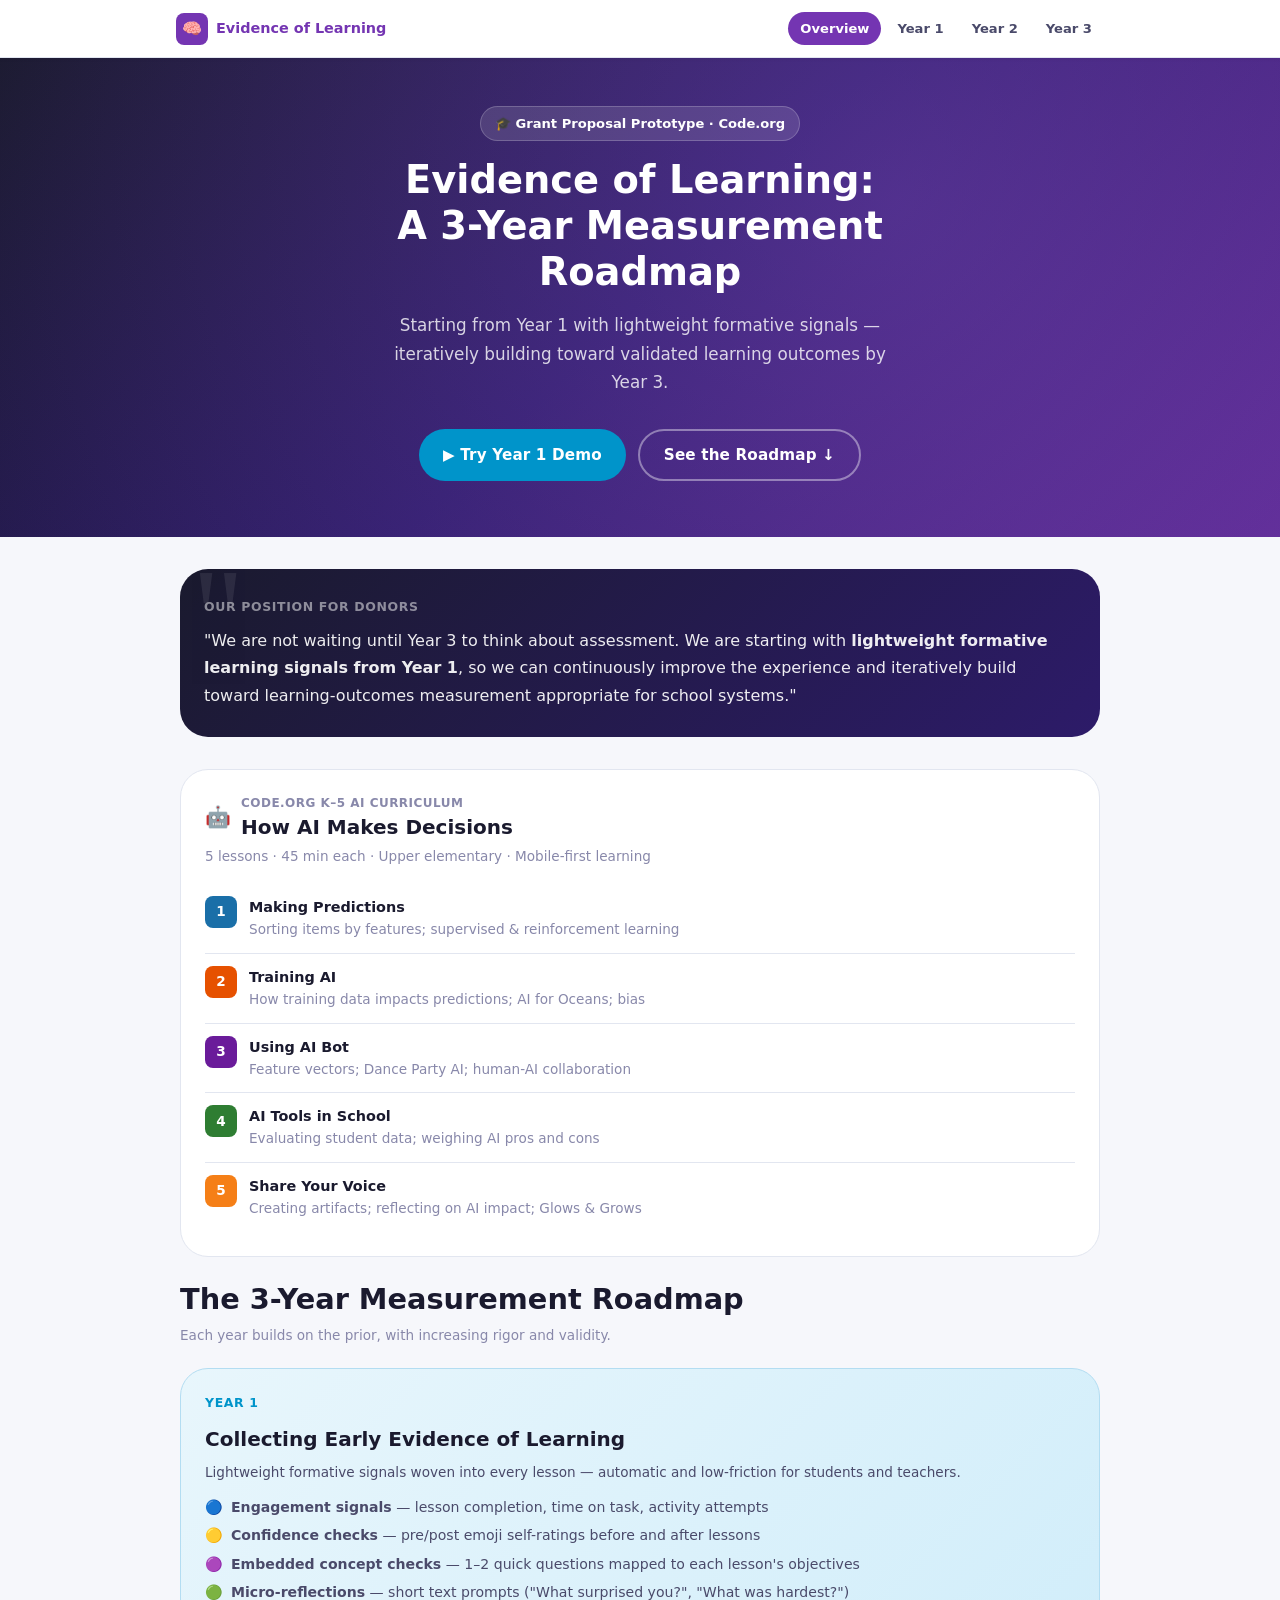
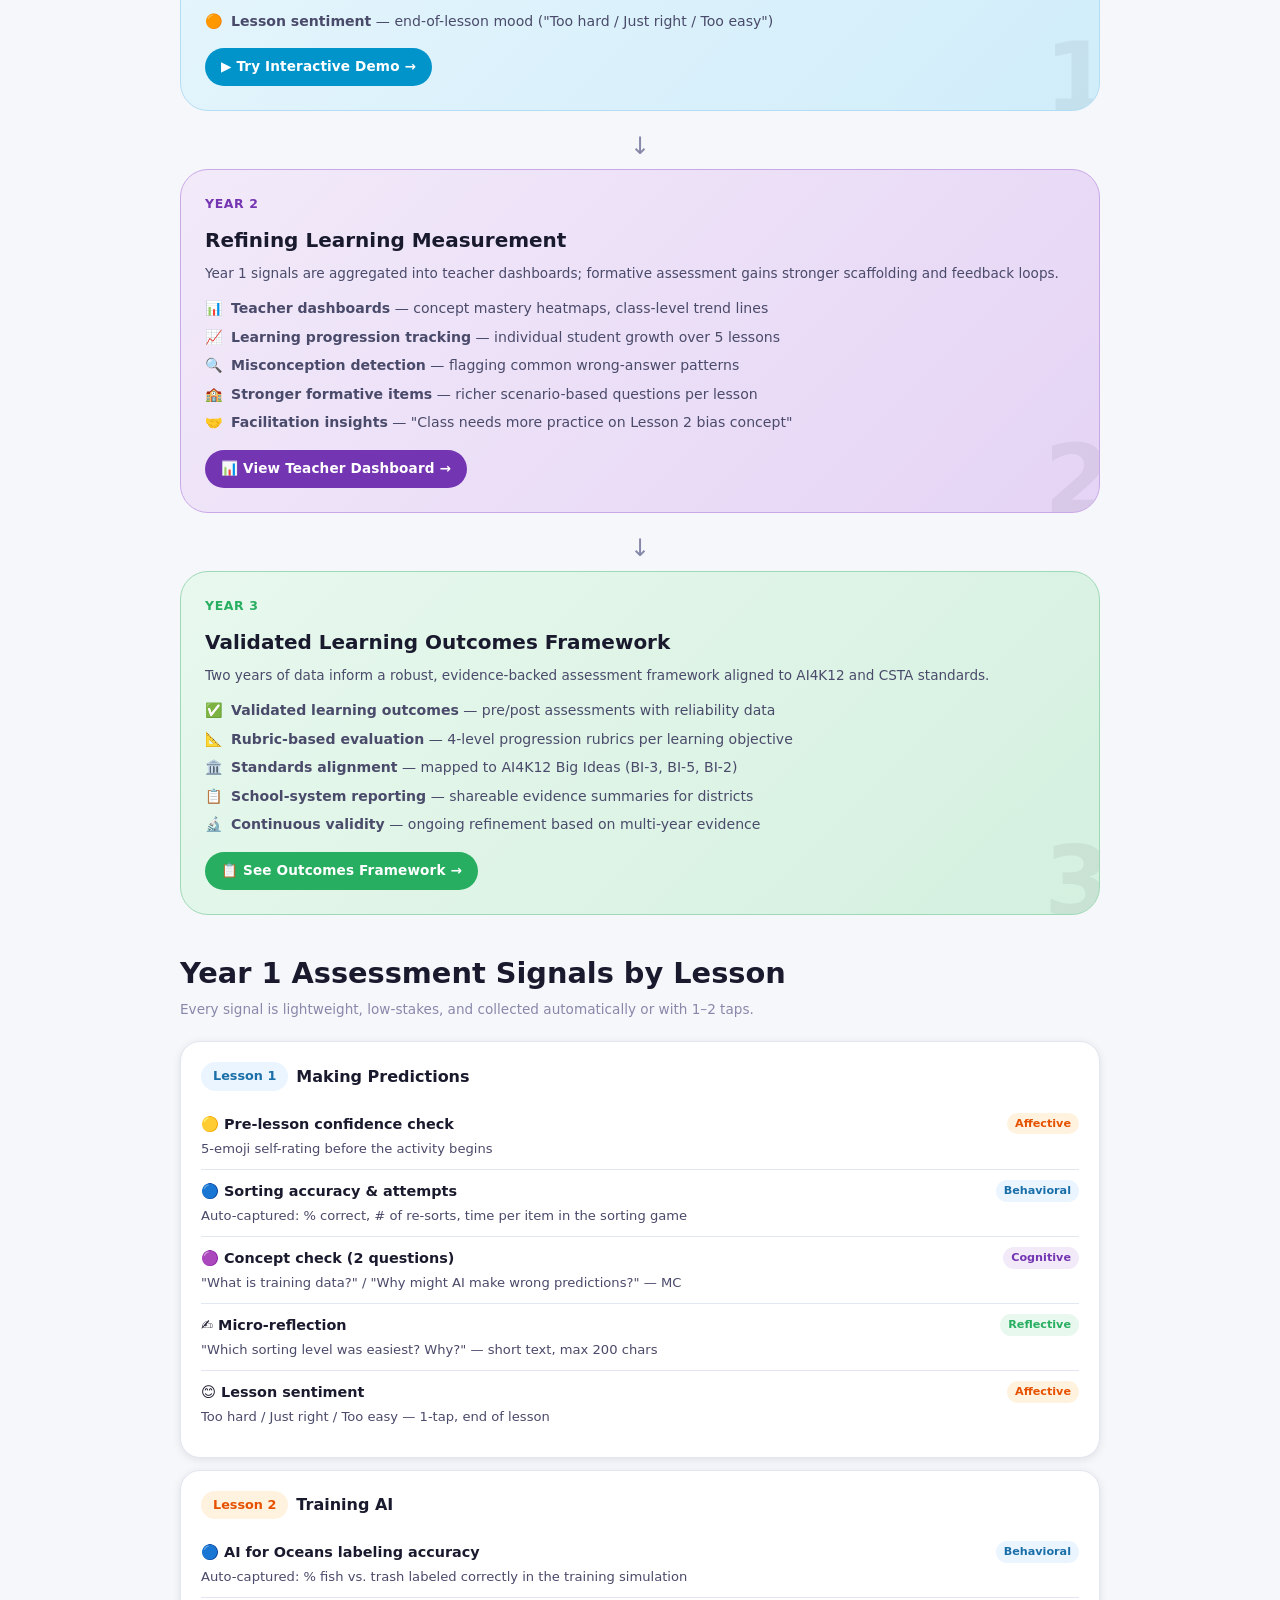
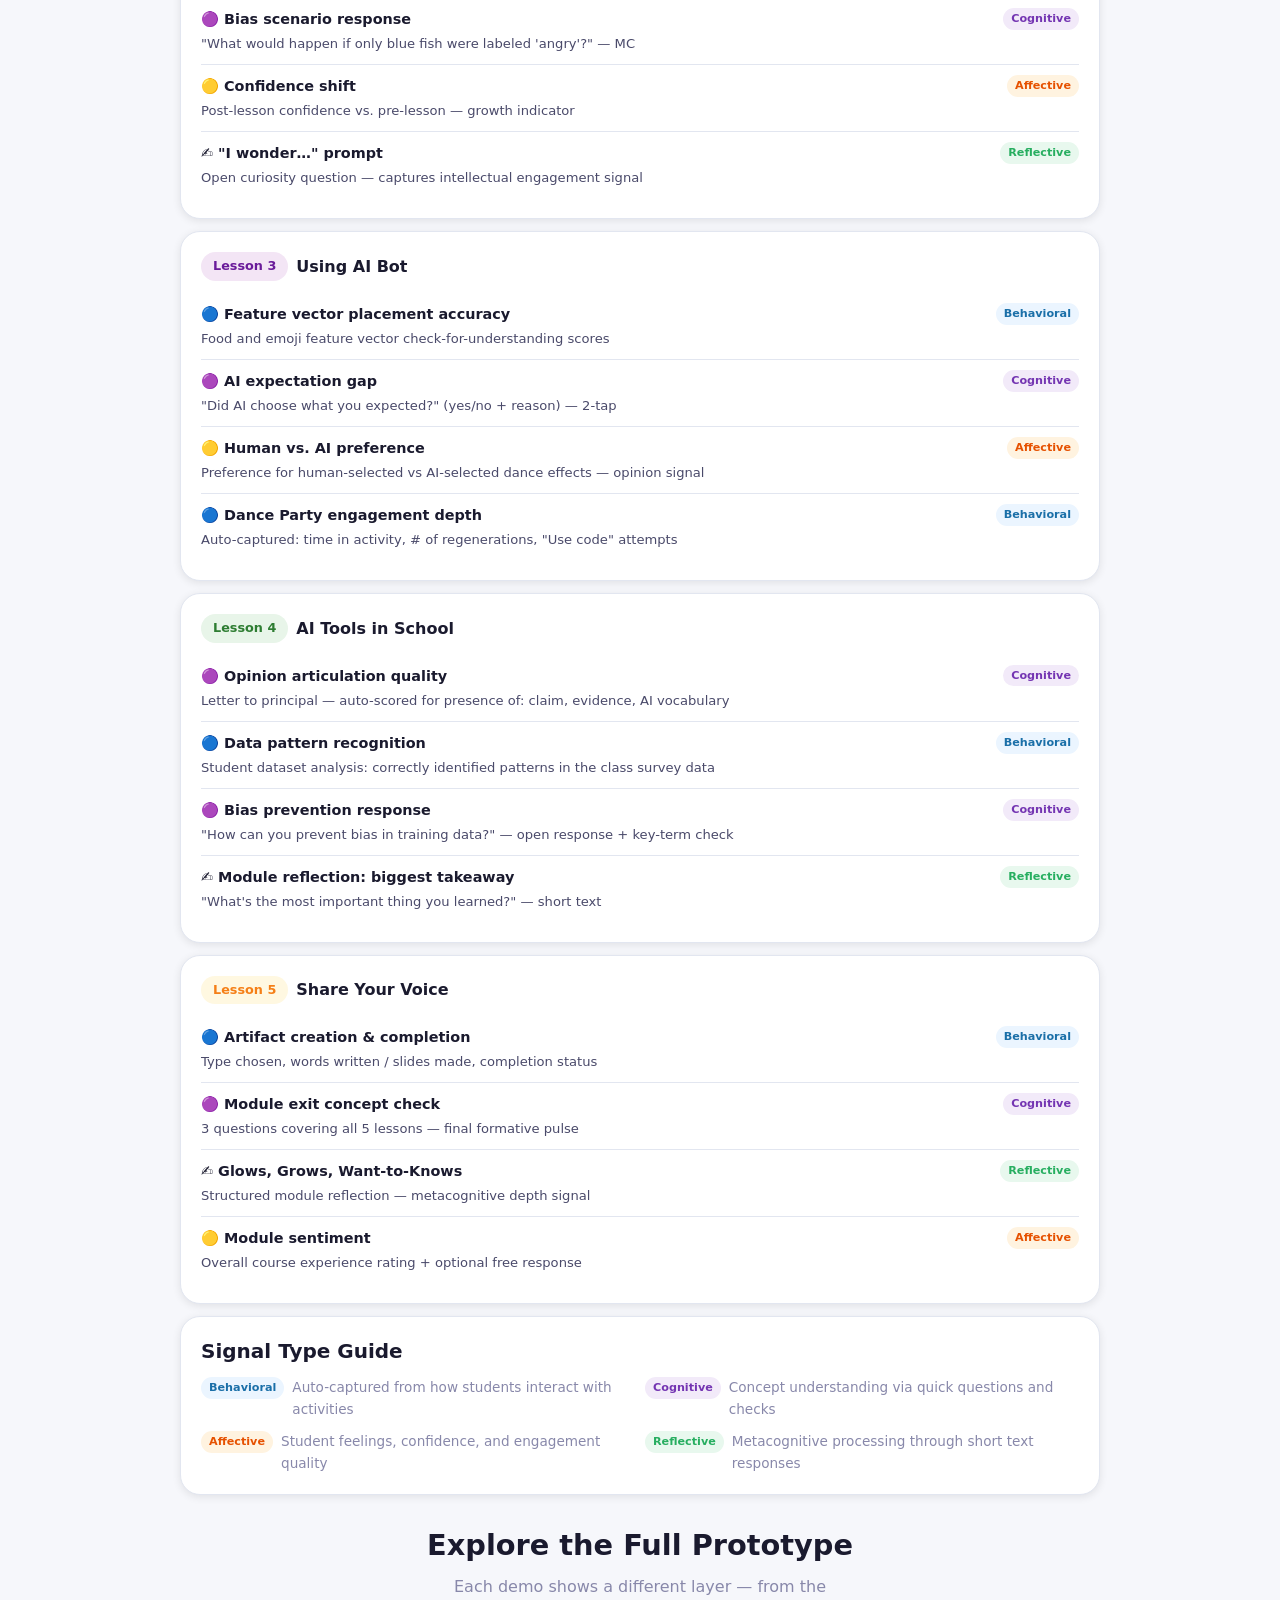
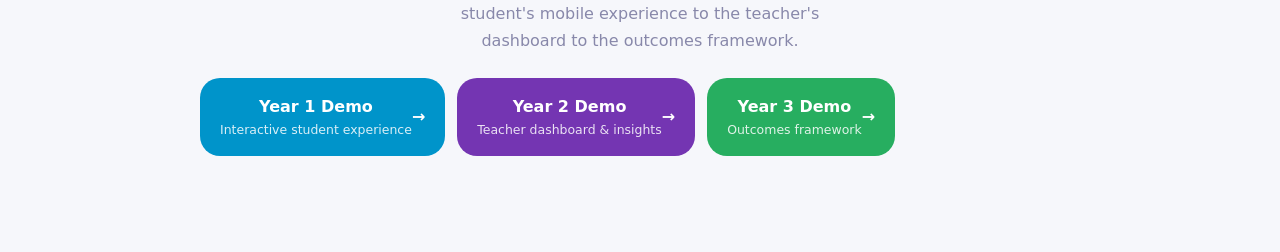
==== index.html @ ec076691 "Add mobile-first 3-year learning assessment prototype Prototype for grant proposal demonstrating ite" ====
<!DOCTYPE html>
<html lang="en">
<head>
  <meta charset="UTF-8">
  <meta name="viewport" content="width=device-width, initial-scale=1.0">
  <title>Evidence of Learning – 3-Year Measurement Roadmap</title>
  <link rel="stylesheet" href="style.css">
  <style>
    .roadmap-header { text-align: center; padding: 40px 20px 32px; }
    .position-quote {
      background: linear-gradient(135deg, #1A1A2E, #2D1B69);
      color: white;
      border-radius: var(--r-xl);
      padding: 28px 24px;
      margin-bottom: 32px;
      position: relative;
      overflow: hidden;
    }
    .position-quote::before {
      content: '"';
      position: absolute;
      top: -20px; left: 12px;
      font-size: 8rem;
      opacity: 0.08;
      font-family: Georgia, serif;
      line-height: 1;
    }
    .position-quote p { color: rgba(255,255,255,0.92); font-size: 1rem; line-height: 1.7; position: relative; z-index: 1; }
    .course-overview { background: var(--surface); border-radius: var(--r-xl); padding: 24px; margin-bottom: 24px; border: 1px solid var(--border); }
    .lesson-pill {
      display: flex; align-items: flex-start; gap: 12px;
      padding: 12px 0;
      border-bottom: 1px solid var(--border);
    }
    .lesson-pill:last-child { border-bottom: none; }
    .lesson-num {
      min-width: 32px; height: 32px;
      border-radius: var(--r-sm);
      display: flex; align-items: center; justify-content: center;
      font-weight: 800;
      font-size: 0.85rem;
      color: white;
    }
    .signals-section { margin-top: 24px; }
    .signal-table { width: 100%; }
    .signal-table-row {
      display: grid;
      grid-template-columns: 1fr auto;
      gap: 12px;
      padding: 10px 0;
      border-bottom: 1px solid var(--border);
      align-items: start;
    }
    .signal-table-row:last-child { border-bottom: none; }
    .signal-name { font-weight: 600; font-size: 0.9rem; }
    .signal-desc { font-size: 0.82rem; color: var(--text-2); margin-top: 2px; }
    .signal-tag {
      padding: 2px 8px;
      border-radius: var(--r-full);
      font-size: 0.7rem;
      font-weight: 700;
      white-space: nowrap;
    }
    .signal-tag.behavioral   { background: #EBF5FF; color: #1A6FA8; }
    .signal-tag.cognitive    { background: var(--y2-bg); color: var(--y2); }
    .signal-tag.affective    { background: #FFF3E0; color: #E65100; }
    .signal-tag.reflective   { background: var(--y3-bg); color: var(--y3); }
    .year-card {
      border-radius: var(--r-xl);
      padding: 24px;
      margin-bottom: 16px;
      position: relative;
      overflow: hidden;
    }
    .year-card::after {
      content: attr(data-year);
      position: absolute;
      right: -12px; bottom: -16px;
      font-size: 6rem;
      font-weight: 900;
      opacity: 0.06;
      line-height: 1;
    }
    .year-card.y1 { background: linear-gradient(135deg, #E8F6FC, #D0EDFA); border: 1px solid #B3DDF2; }
    .year-card.y2 { background: linear-gradient(135deg, #F2EAF9, #E5D4F5); border: 1px solid #C9A8E8; }
    .year-card.y3 { background: linear-gradient(135deg, #E8F8EE, #D4F0DF); border: 1px solid #9ED9B5; }
    .year-card h3 { margin-bottom: 4px; }
    .year-card .year-label { font-size: 0.78rem; font-weight: 700; letter-spacing: 0.05em; text-transform: uppercase; margin-bottom: 12px; }
    .y1 .year-label { color: var(--y1); }
    .y2 .year-label { color: var(--y2); }
    .y3 .year-label { color: var(--y3); }
    .signals-list { margin-top: 12px; display: flex; flex-direction: column; gap: 6px; }
    .signals-list li {
      display: flex; align-items: flex-start; gap: 8px;
      font-size: 0.88rem; color: var(--text-2);
      list-style: none;
    }
    .arrow-connector {
      text-align: center;
      font-size: 1.5rem;
      color: var(--text-muted);
      margin: 4px 0;
    }
    .cta-block {
      text-align: center;
      padding: 32px 20px;
    }
    .cta-links { display: flex; flex-direction: column; gap: 12px; max-width: 320px; margin: 0 auto; }
    .demo-link {
      display: flex; align-items: center; justify-content: space-between;
      padding: 16px 20px;
      border-radius: var(--r-lg);
      text-decoration: none;
      font-weight: 700;
      transition: var(--t-med);
      color: white;
    }
    .demo-link:hover { transform: translateY(-2px); box-shadow: var(--shadow-md); }
    .demo-link.y1 { background: var(--y1); }
    .demo-link.y2 { background: var(--y2); }
    .demo-link.y3 { background: var(--y3); }
    .demo-link-sub { font-size: 0.78rem; opacity: 0.85; font-weight: 400; }
    .two-col { display: grid; grid-template-columns: 1fr 1fr; gap: 16px; }
    @media (min-width: 640px) {
      .cta-links { flex-direction: row; max-width: 100%; }
    }
  </style>
</head>
<body>

<!-- Navigation -->
<nav class="site-nav">
  <div class="nav-inner">
    <a href="index.html" class="nav-logo">
      <div class="logo-icon">🧠</div>
      <span>Evidence of Learning</span>
    </a>
    <div class="nav-links">
      <a href="index.html"  class="nav-link active">Overview</a>
      <a href="year1.html"  class="nav-link y1">Year 1</a>
      <a href="year2.html"  class="nav-link y2">Year 2</a>
      <a href="year3.html"  class="nav-link y3">Year 3</a>
    </div>
  </div>
</nav>

<!-- Hero -->
<section class="hero">
  <div class="hero-content">
    <div class="hero-badge">🎓 Grant Proposal Prototype · Code.org</div>
    <h1>Evidence of Learning:<br>A 3-Year Measurement Roadmap</h1>
    <p>Starting from Year 1 with lightweight formative signals — iteratively building toward validated learning outcomes by Year 3.</p>
    <div class="hero-cta">
      <a href="year1.html" class="btn btn-y1">▶ Try Year 1 Demo</a>
      <a href="#roadmap"   class="btn btn-outline" style="color:white;border-color:rgba(255,255,255,0.4)">See the Roadmap ↓</a>
    </div>
  </div>
</section>

<!-- Main Content -->
<main class="container-wide" style="padding-top:32px; padding-bottom:64px;">

  <!-- Position Statement -->
  <div class="position-quote">
    <div style="font-size:0.78rem;font-weight:700;letter-spacing:0.05em;text-transform:uppercase;color:rgba(255,255,255,0.5);margin-bottom:10px;">Our Position for Donors</div>
    <p>"We are not waiting until Year 3 to think about assessment. We are starting with <strong>lightweight formative learning signals from Year 1</strong>, so we can continuously improve the experience and iteratively build toward learning-outcomes measurement appropriate for school systems."</p>
  </div>

  <!-- Course Overview -->
  <div class="course-overview">
    <div style="display:flex;align-items:center;gap:10px;margin-bottom:4px;">
      <span style="font-size:1.3rem;">🤖</span>
      <div>
        <div style="font-size:0.75rem;color:var(--text-muted);font-weight:700;text-transform:uppercase;letter-spacing:0.04em;">Code.org K–5 AI Curriculum</div>
        <h3 style="margin:0;">How AI Makes Decisions</h3>
      </div>
    </div>
    <p class="text-sm text-muted" style="margin-bottom:16px;">5 lessons · 45 min each · Upper elementary · Mobile-first learning</p>

    <div>
      <div class="lesson-pill">
        <div class="lesson-num" style="background:#1A6FA8;">1</div>
        <div>
          <div class="font-bold" style="font-size:0.9rem;">Making Predictions</div>
          <div class="text-sm text-muted">Sorting items by features; supervised & reinforcement learning</div>
        </div>
      </div>
      <div class="lesson-pill">
        <div class="lesson-num" style="background:#E65100;">2</div>
        <div>
          <div class="font-bold" style="font-size:0.9rem;">Training AI</div>
          <div class="text-sm text-muted">How training data impacts predictions; AI for Oceans; bias</div>
        </div>
      </div>
      <div class="lesson-pill">
        <div class="lesson-num" style="background:#6A1B9A;">3</div>
        <div>
          <div class="font-bold" style="font-size:0.9rem;">Using AI Bot</div>
          <div class="text-sm text-muted">Feature vectors; Dance Party AI; human-AI collaboration</div>
        </div>
      </div>
      <div class="lesson-pill">
        <div class="lesson-num" style="background:#2E7D32;">4</div>
        <div>
          <div class="font-bold" style="font-size:0.9rem;">AI Tools in School</div>
          <div class="text-sm text-muted">Evaluating student data; weighing AI pros and cons</div>
        </div>
      </div>
      <div class="lesson-pill">
        <div class="lesson-num" style="background:#F57F17;">5</div>
        <div>
          <div class="font-bold" style="font-size:0.9rem;">Share Your Voice</div>
          <div class="text-sm text-muted">Creating artifacts; reflecting on AI impact; Glows & Grows</div>
        </div>
      </div>
    </div>
  </div>

  <!-- 3-Year Roadmap -->
  <div id="roadmap" style="scroll-margin-top:80px;">
    <h2 style="margin-bottom:6px;">The 3-Year Measurement Roadmap</h2>
    <p class="text-muted text-sm" style="margin-bottom:20px;">Each year builds on the prior, with increasing rigor and validity.</p>

    <!-- Year 1 Card -->
    <div class="year-card y1" data-year="1">
      <div class="year-label">Year 1</div>
      <h3>Collecting Early Evidence of Learning</h3>
      <p class="text-sm" style="margin:8px 0 12px;color:var(--text-2);">Lightweight formative signals woven into every lesson — automatic and low-friction for students and teachers.</p>
      <ul class="signals-list">
        <li>🔵 <span><strong>Engagement signals</strong> — lesson completion, time on task, activity attempts</span></li>
        <li>🟡 <span><strong>Confidence checks</strong> — pre/post emoji self-ratings before and after lessons</span></li>
        <li>🟣 <span><strong>Embedded concept checks</strong> — 1–2 quick questions mapped to each lesson's objectives</span></li>
        <li>🟢 <span><strong>Micro-reflections</strong> — short text prompts ("What surprised you?", "What was hardest?")</span></li>
        <li>🟠 <span><strong>Lesson sentiment</strong> — end-of-lesson mood ("Too hard / Just right / Too easy")</span></li>
      </ul>
      <a href="year1.html" class="btn btn-y1 btn-sm" style="margin-top:16px;">▶ Try Interactive Demo →</a>
    </div>

    <div class="arrow-connector">↓</div>

    <!-- Year 2 Card -->
    <div class="year-card y2" data-year="2">
      <div class="year-label">Year 2</div>
      <h3>Refining Learning Measurement</h3>
      <p class="text-sm" style="margin:8px 0 12px;color:var(--text-2);">Year 1 signals are aggregated into teacher dashboards; formative assessment gains stronger scaffolding and feedback loops.</p>
      <ul class="signals-list">
        <li>📊 <span><strong>Teacher dashboards</strong> — concept mastery heatmaps, class-level trend lines</span></li>
        <li>📈 <span><strong>Learning progression tracking</strong> — individual student growth over 5 lessons</span></li>
        <li>🔍 <span><strong>Misconception detection</strong> — flagging common wrong-answer patterns</span></li>
        <li>🏫 <span><strong>Stronger formative items</strong> — richer scenario-based questions per lesson</span></li>
        <li>🤝 <span><strong>Facilitation insights</strong> — "Class needs more practice on Lesson 2 bias concept"</span></li>
      </ul>
      <a href="year2.html" class="btn btn-y2 btn-sm" style="margin-top:16px;">📊 View Teacher Dashboard →</a>
    </div>

    <div class="arrow-connector">↓</div>

    <!-- Year 3 Card -->
    <div class="year-card y3" data-year="3">
      <div class="year-label">Year 3</div>
      <h3>Validated Learning Outcomes Framework</h3>
      <p class="text-sm" style="margin:8px 0 12px;color:var(--text-2);">Two years of data inform a robust, evidence-backed assessment framework aligned to AI4K12 and CSTA standards.</p>
      <ul class="signals-list">
        <li>✅ <span><strong>Validated learning outcomes</strong> — pre/post assessments with reliability data</span></li>
        <li>📐 <span><strong>Rubric-based evaluation</strong> — 4-level progression rubrics per learning objective</span></li>
        <li>🏛️ <span><strong>Standards alignment</strong> — mapped to AI4K12 Big Ideas (BI-3, BI-5, BI-2)</span></li>
        <li>📋 <span><strong>School-system reporting</strong> — shareable evidence summaries for districts</span></li>
        <li>🔬 <span><strong>Continuous validity</strong> — ongoing refinement based on multi-year evidence</span></li>
      </ul>
      <a href="year3.html" class="btn btn-y3 btn-sm" style="margin-top:16px;">📋 See Outcomes Framework →</a>
    </div>
  </div>

  <!-- Assessment Signals by Lesson -->
  <div style="margin-top:40px;">
    <h2 style="margin-bottom:6px;">Year 1 Assessment Signals by Lesson</h2>
    <p class="text-muted text-sm" style="margin-bottom:20px;">Every signal is lightweight, low-stakes, and collected automatically or with 1–2 taps.</p>

    <!-- L1 -->
    <div class="card" style="margin-bottom:12px;">
      <div style="display:flex;align-items:center;gap:8px;margin-bottom:12px;">
        <span class="lesson-chip l1">Lesson 1</span>
        <span class="font-bold">Making Predictions</span>
      </div>
      <div class="signal-table">
        <div class="signal-table-row">
          <div><div class="signal-name">🟡 Pre-lesson confidence check</div><div class="signal-desc">5-emoji self-rating before the activity begins</div></div>
          <span class="signal-tag affective">Affective</span>
        </div>
        <div class="signal-table-row">
          <div><div class="signal-name">🔵 Sorting accuracy & attempts</div><div class="signal-desc">Auto-captured: % correct, # of re-sorts, time per item in the sorting game</div></div>
          <span class="signal-tag behavioral">Behavioral</span>
        </div>
        <div class="signal-table-row">
          <div><div class="signal-name">🟣 Concept check (2 questions)</div><div class="signal-desc">"What is training data?" / "Why might AI make wrong predictions?" — MC</div></div>
          <span class="signal-tag cognitive">Cognitive</span>
        </div>
        <div class="signal-table-row">
          <div><div class="signal-name">✍️ Micro-reflection</div><div class="signal-desc">"Which sorting level was easiest? Why?" — short text, max 200 chars</div></div>
          <span class="signal-tag reflective">Reflective</span>
        </div>
        <div class="signal-table-row">
          <div><div class="signal-name">😊 Lesson sentiment</div><div class="signal-desc">Too hard / Just right / Too easy — 1-tap, end of lesson</div></div>
          <span class="signal-tag affective">Affective</span>
        </div>
      </div>
    </div>

    <!-- L2 -->
    <div class="card" style="margin-bottom:12px;">
      <div style="display:flex;align-items:center;gap:8px;margin-bottom:12px;">
        <span class="lesson-chip l2">Lesson 2</span>
        <span class="font-bold">Training AI</span>
      </div>
      <div class="signal-table">
        <div class="signal-table-row">
          <div><div class="signal-name">🔵 AI for Oceans labeling accuracy</div><div class="signal-desc">Auto-captured: % fish vs. trash labeled correctly in the training simulation</div></div>
          <span class="signal-tag behavioral">Behavioral</span>
        </div>
        <div class="signal-table-row">
          <div><div class="signal-name">🟣 Bias scenario response</div><div class="signal-desc">"What would happen if only blue fish were labeled 'angry'?" — MC</div></div>
          <span class="signal-tag cognitive">Cognitive</span>
        </div>
        <div class="signal-table-row">
          <div><div class="signal-name">🟡 Confidence shift</div><div class="signal-desc">Post-lesson confidence vs. pre-lesson — growth indicator</div></div>
          <span class="signal-tag affective">Affective</span>
        </div>
        <div class="signal-table-row">
          <div><div class="signal-name">✍️ "I wonder…" prompt</div><div class="signal-desc">Open curiosity question — captures intellectual engagement signal</div></div>
          <span class="signal-tag reflective">Reflective</span>
        </div>
      </div>
    </div>

    <!-- L3 -->
    <div class="card" style="margin-bottom:12px;">
      <div style="display:flex;align-items:center;gap:8px;margin-bottom:12px;">
        <span class="lesson-chip l3">Lesson 3</span>
        <span class="font-bold">Using AI Bot</span>
      </div>
      <div class="signal-table">
        <div class="signal-table-row">
          <div><div class="signal-name">🔵 Feature vector placement accuracy</div><div class="signal-desc">Food and emoji feature vector check-for-understanding scores</div></div>
          <span class="signal-tag behavioral">Behavioral</span>
        </div>
        <div class="signal-table-row">
          <div><div class="signal-name">🟣 AI expectation gap</div><div class="signal-desc">"Did AI choose what you expected?" (yes/no + reason) — 2-tap</div></div>
          <span class="signal-tag cognitive">Cognitive</span>
        </div>
        <div class="signal-table-row">
          <div><div class="signal-name">🟡 Human vs. AI preference</div><div class="signal-desc">Preference for human-selected vs AI-selected dance effects — opinion signal</div></div>
          <span class="signal-tag affective">Affective</span>
        </div>
        <div class="signal-table-row">
          <div><div class="signal-name">🔵 Dance Party engagement depth</div><div class="signal-desc">Auto-captured: time in activity, # of regenerations, "Use code" attempts</div></div>
          <span class="signal-tag behavioral">Behavioral</span>
        </div>
      </div>
    </div>

    <!-- L4 -->
    <div class="card" style="margin-bottom:12px;">
      <div style="display:flex;align-items:center;gap:8px;margin-bottom:12px;">
        <span class="lesson-chip l4">Lesson 4</span>
        <span class="font-bold">AI Tools in School</span>
      </div>
      <div class="signal-table">
        <div class="signal-table-row">
          <div><div class="signal-name">🟣 Opinion articulation quality</div><div class="signal-desc">Letter to principal — auto-scored for presence of: claim, evidence, AI vocabulary</div></div>
          <span class="signal-tag cognitive">Cognitive</span>
        </div>
        <div class="signal-table-row">
          <div><div class="signal-name">🔵 Data pattern recognition</div><div class="signal-desc">Student dataset analysis: correctly identified patterns in the class survey data</div></div>
          <span class="signal-tag behavioral">Behavioral</span>
        </div>
        <div class="signal-table-row">
          <div><div class="signal-name">🟣 Bias prevention response</div><div class="signal-desc">"How can you prevent bias in training data?" — open response + key-term check</div></div>
          <span class="signal-tag cognitive">Cognitive</span>
        </div>
        <div class="signal-table-row">
          <div><div class="signal-name">✍️ Module reflection: biggest takeaway</div><div class="signal-desc">"What's the most important thing you learned?" — short text</div></div>
          <span class="signal-tag reflective">Reflective</span>
        </div>
      </div>
    </div>

    <!-- L5 -->
    <div class="card" style="margin-bottom:12px;">
      <div style="display:flex;align-items:center;gap:8px;margin-bottom:12px;">
        <span class="lesson-chip l5">Lesson 5</span>
        <span class="font-bold">Share Your Voice</span>
      </div>
      <div class="signal-table">
        <div class="signal-table-row">
          <div><div class="signal-name">🔵 Artifact creation & completion</div><div class="signal-desc">Type chosen, words written / slides made, completion status</div></div>
          <span class="signal-tag behavioral">Behavioral</span>
        </div>
        <div class="signal-table-row">
          <div><div class="signal-name">🟣 Module exit concept check</div><div class="signal-desc">3 questions covering all 5 lessons — final formative pulse</div></div>
          <span class="signal-tag cognitive">Cognitive</span>
        </div>
        <div class="signal-table-row">
          <div><div class="signal-name">✍️ Glows, Grows, Want-to-Knows</div><div class="signal-desc">Structured module reflection — metacognitive depth signal</div></div>
          <span class="signal-tag reflective">Reflective</span>
        </div>
        <div class="signal-table-row">
          <div><div class="signal-name">🟡 Module sentiment</div><div class="signal-desc">Overall course experience rating + optional free response</div></div>
          <span class="signal-tag affective">Affective</span>
        </div>
      </div>
    </div>
  </div>

  <!-- Signal Type Legend -->
  <div class="card" style="margin-top:8px;">
    <h3 style="margin-bottom:12px;">Signal Type Guide</h3>
    <div style="display:grid;grid-template-columns:1fr 1fr;gap:10px;">
      <div style="display:flex;align-items:flex-start;gap:8px;">
        <span class="signal-tag behavioral" style="flex-shrink:0;">Behavioral</span>
        <span class="text-sm text-muted">Auto-captured from how students interact with activities</span>
      </div>
      <div style="display:flex;align-items:flex-start;gap:8px;">
        <span class="signal-tag cognitive" style="flex-shrink:0;">Cognitive</span>
        <span class="text-sm text-muted">Concept understanding via quick questions and checks</span>
      </div>
      <div style="display:flex;align-items:flex-start;gap:8px;">
        <span class="signal-tag affective" style="flex-shrink:0;">Affective</span>
        <span class="text-sm text-muted">Student feelings, confidence, and engagement quality</span>
      </div>
      <div style="display:flex;align-items:flex-start;gap:8px;">
        <span class="signal-tag reflective" style="flex-shrink:0;">Reflective</span>
        <span class="text-sm text-muted">Metacognitive processing through short text responses</span>
      </div>
    </div>
  </div>

  <!-- CTA -->
  <div class="cta-block">
    <h2 style="margin-bottom:8px;">Explore the Full Prototype</h2>
    <p class="text-muted" style="margin-bottom:24px;max-width:400px;margin-left:auto;margin-right:auto;">Each demo shows a different layer — from the student's mobile experience to the teacher's dashboard to the outcomes framework.</p>
    <div class="cta-links">
      <a href="year1.html" class="demo-link y1">
        <div>
          <div>Year 1 Demo</div>
          <div class="demo-link-sub">Interactive student experience</div>
        </div>
        <span>→</span>
      </a>
      <a href="year2.html" class="demo-link y2">
        <div>
          <div>Year 2 Demo</div>
          <div class="demo-link-sub">Teacher dashboard & insights</div>
        </div>
        <span>→</span>
      </a>
      <a href="year3.html" class="demo-link y3">
        <div>
          <div>Year 3 Demo</div>
          <div class="demo-link-sub">Outcomes framework</div>
        </div>
        <span>→</span>
      </a>
    </div>
  </div>

</main>

</body>
</html>
---- style.css ----
/* ============================================================
   Evidence of Learning – Shared Design System
   Mobile-first CSS for "How AI Makes Decisions" assessment prototype
   ============================================================ */

:root {
  /* Brand Colors */
  --purple:        #7435B2;
  --purple-light:  #9B5DD4;
  --purple-dark:   #5A2891;
  --teal:          #0094CA;
  --teal-light:    #33AEDE;
  --orange:        #F5A623;
  --orange-light:  #F8BC57;

  /* Year Colors */
  --y1:            #0094CA;   /* Year 1 – teal */
  --y1-bg:         #E8F6FC;
  --y2:            #7435B2;   /* Year 2 – purple */
  --y2-bg:         #F2EAF9;
  --y3:            #27AE60;   /* Year 3 – green */
  --y3-bg:         #E8F8EE;

  /* Semantic */
  --success:       #27AE60;
  --success-bg:    #EDFAF3;
  --warning:       #F39C12;
  --warning-bg:    #FEF9E7;
  --danger:        #E74C3C;
  --danger-bg:     #FDEDEC;
  --info:          #2980B9;

  /* Neutrals */
  --bg:            #F6F7FB;
  --surface:       #FFFFFF;
  --surface-2:     #F0F2F8;
  --border:        #E2E6F0;
  --text:          #1A1A2E;
  --text-2:        #4A4A6A;
  --text-muted:    #8888AA;

  /* Shadows */
  --shadow-xs:     0 1px 4px rgba(0,0,0,0.06);
  --shadow-sm:     0 2px 8px rgba(0,0,0,0.09);
  --shadow-md:     0 4px 20px rgba(0,0,0,0.12);
  --shadow-lg:     0 8px 40px rgba(0,0,0,0.16);

  /* Radii */
  --r-sm:  8px;
  --r-md:  14px;
  --r-lg:  20px;
  --r-xl:  28px;
  --r-full: 9999px;

  /* Transitions */
  --t-fast: 0.15s ease;
  --t-med:  0.25s ease;
  --t-slow: 0.4s ease;

  /* Font */
  --font: -apple-system, BlinkMacSystemFont, 'Segoe UI', system-ui, 'Helvetica Neue', sans-serif;
}

/* ── Reset ── */
*, *::before, *::after { box-sizing: border-box; margin: 0; padding: 0; }
html { scroll-behavior: smooth; }
body {
  font-family: var(--font);
  background: var(--bg);
  color: var(--text);
  font-size: 16px;
  line-height: 1.6;
  -webkit-font-smoothing: antialiased;
}
img { max-width: 100%; }
button { cursor: pointer; font-family: var(--font); }
a { color: inherit; text-decoration: none; }

/* ── Typography ── */
h1 { font-size: clamp(1.6rem, 5vw, 2.4rem); font-weight: 800; line-height: 1.2; }
h2 { font-size: clamp(1.25rem, 4vw, 1.8rem); font-weight: 700; line-height: 1.3; }
h3 { font-size: clamp(1rem, 3vw, 1.25rem); font-weight: 600; line-height: 1.4; }
p  { line-height: 1.7; }
.text-muted { color: var(--text-muted); }
.text-sm    { font-size: 0.85rem; }
.text-xs    { font-size: 0.75rem; }
.text-lg    { font-size: 1.1rem; }
.font-bold  { font-weight: 700; }
.text-center { text-align: center; }

/* ── Layout ── */
.container {
  max-width: 480px;
  margin: 0 auto;
  padding: 0 16px;
}
.container-wide {
  max-width: 960px;
  margin: 0 auto;
  padding: 0 20px;
}
.flex { display: flex; }
.flex-col { flex-direction: column; }
.items-center { align-items: center; }
.justify-between { justify-content: space-between; }
.justify-center { justify-content: center; }
.gap-4  { gap: 4px; }
.gap-8  { gap: 8px; }
.gap-12 { gap: 12px; }
.gap-16 { gap: 16px; }
.gap-24 { gap: 24px; }
.w-full { width: 100%; }
.grid-2 { display: grid; grid-template-columns: 1fr 1fr; gap: 12px; }
.grid-3 { display: grid; grid-template-columns: 1fr 1fr 1fr; gap: 12px; }

/* ── Navigation ── */
.site-nav {
  background: white;
  border-bottom: 1px solid var(--border);
  position: sticky;
  top: 0;
  z-index: 100;
  box-shadow: var(--shadow-xs);
}
.nav-inner {
  display: flex;
  align-items: center;
  justify-content: space-between;
  padding: 12px 16px;
  max-width: 960px;
  margin: 0 auto;
}
.nav-logo {
  font-weight: 800;
  font-size: 0.9rem;
  color: var(--purple);
  display: flex;
  align-items: center;
  gap: 8px;
  text-decoration: none;
}
.nav-logo .logo-icon {
  width: 32px; height: 32px;
  background: var(--purple);
  border-radius: 8px;
  display: flex; align-items: center; justify-content: center;
  font-size: 1rem;
}
.nav-links {
  display: flex;
  align-items: center;
  gap: 4px;
}
.nav-link {
  padding: 6px 12px;
  border-radius: var(--r-full);
  font-size: 0.82rem;
  font-weight: 600;
  color: var(--text-2);
  transition: var(--t-fast);
  white-space: nowrap;
}
.nav-link:hover { background: var(--surface-2); }
.nav-link.active { background: var(--purple); color: white; }
.nav-link.y1 { }
.nav-link.y2 { }
.nav-link.y3 { }
.nav-link.active.y1 { background: var(--y1); }
.nav-link.active.y2 { background: var(--y2); }
.nav-link.active.y3 { background: var(--y3); }

/* ── Cards ── */
.card {
  background: var(--surface);
  border-radius: var(--r-lg);
  padding: 20px;
  box-shadow: var(--shadow-sm);
  border: 1px solid var(--border);
}
.card-sm { padding: 14px 16px; border-radius: var(--r-md); }
.card-lg { padding: 28px; border-radius: var(--r-xl); }

/* ── Buttons ── */
.btn {
  display: inline-flex;
  align-items: center;
  justify-content: center;
  gap: 8px;
  padding: 12px 24px;
  border-radius: var(--r-full);
  font-size: 0.95rem;
  font-weight: 700;
  border: none;
  transition: var(--t-med);
  cursor: pointer;
  letter-spacing: 0.01em;
  text-decoration: none;
}
.btn:active { transform: scale(0.97); }
.btn-primary { background: var(--purple); color: white; }
.btn-primary:hover { background: var(--purple-dark); box-shadow: var(--shadow-sm); }
.btn-y1 { background: var(--y1); color: white; }
.btn-y1:hover { background: #0079A8; }
.btn-y2 { background: var(--y2); color: white; }
.btn-y2:hover { background: var(--purple-dark); }
.btn-y3 { background: var(--y3); color: white; }
.btn-y3:hover { background: #1E8A4A; }
.btn-outline {
  background: transparent;
  color: var(--text-2);
  border: 2px solid var(--border);
}
.btn-outline:hover { border-color: var(--purple); color: var(--purple); }
.btn-ghost { background: transparent; color: var(--text-2); }
.btn-ghost:hover { background: var(--surface-2); }
.btn-sm { padding: 8px 16px; font-size: 0.85rem; }
.btn-lg { padding: 16px 32px; font-size: 1.05rem; }
.btn-block { width: 100%; }

/* ── Badges / Pills ── */
.badge {
  display: inline-flex;
  align-items: center;
  gap: 4px;
  padding: 3px 10px;
  border-radius: var(--r-full);
  font-size: 0.75rem;
  font-weight: 700;
  letter-spacing: 0.02em;
  text-transform: uppercase;
}
.badge-y1 { background: var(--y1-bg); color: var(--y1); }
.badge-y2 { background: var(--y2-bg); color: var(--y2); }
.badge-y3 { background: var(--y3-bg); color: var(--y3); }
.badge-success { background: var(--success-bg); color: var(--success); }
.badge-warning { background: var(--warning-bg); color: var(--warning); }
.badge-purple { background: var(--y2-bg); color: var(--purple); }

/* ── Signal Cards (assessment signals) ── */
.signal-card {
  background: var(--surface);
  border-radius: var(--r-md);
  padding: 14px 16px;
  border-left: 4px solid var(--border);
  box-shadow: var(--shadow-xs);
  transition: var(--t-med);
}
.signal-card.captured { border-left-color: var(--success); }
.signal-card.active   { border-left-color: var(--orange); }
.signal-card.y1       { border-left-color: var(--y1); }
.signal-card.y2       { border-left-color: var(--y2); }

/* ── Progress Bar ── */
.progress-track {
  height: 6px;
  background: var(--surface-2);
  border-radius: var(--r-full);
  overflow: hidden;
}
.progress-fill {
  height: 100%;
  border-radius: var(--r-full);
  background: var(--y1);
  transition: width var(--t-slow);
}
.progress-fill.y2 { background: var(--y2); }
.progress-fill.y3 { background: var(--y3); }

/* ── Data Capture Overlay ── */
.data-badge {
  position: absolute;
  top: 8px; right: 8px;
  background: rgba(0,0,0,0.75);
  color: white;
  font-size: 0.7rem;
  font-weight: 600;
  padding: 3px 8px;
  border-radius: var(--r-full);
  display: none;
  align-items: center;
  gap: 4px;
}
.teacher-mode .data-badge { display: flex; }
.teacher-mode .capture-hint {
  display: block !important;
}
.capture-hint {
  display: none;
  font-size: 0.78rem;
  color: var(--text-muted);
  font-style: italic;
  margin-top: 6px;
}

/* ── Emoji Selector ── */
.emoji-row {
  display: flex;
  gap: 8px;
  justify-content: center;
  flex-wrap: wrap;
}
.emoji-btn {
  width: 56px; height: 56px;
  border-radius: 50%;
  border: 3px solid var(--border);
  background: var(--surface);
  font-size: 1.6rem;
  display: flex; align-items: center; justify-content: center;
  cursor: pointer;
  transition: var(--t-med);
}
.emoji-btn:hover { transform: scale(1.1); border-color: var(--orange); }
.emoji-btn.selected { border-color: var(--y1); background: var(--y1-bg); transform: scale(1.12); box-shadow: 0 0 0 4px rgba(0,148,202,0.15); }

/* ── Choice Buttons ── */
.choice-btn {
  width: 100%;
  text-align: left;
  padding: 14px 16px;
  border: 2px solid var(--border);
  border-radius: var(--r-md);
  background: var(--surface);
  font-size: 0.95rem;
  cursor: pointer;
  transition: var(--t-med);
  display: flex;
  align-items: center;
  gap: 12px;
}
.choice-btn:hover { border-color: var(--y1); background: var(--y1-bg); }
.choice-btn.correct { border-color: var(--success); background: var(--success-bg); }
.choice-btn.incorrect { border-color: var(--danger); background: var(--danger-bg); }
.choice-btn.selected-wrong { border-color: var(--danger); background: var(--danger-bg); }
.choice-letter {
  min-width: 28px; height: 28px;
  border-radius: 50%;
  background: var(--surface-2);
  display: flex; align-items: center; justify-content: center;
  font-weight: 700;
  font-size: 0.85rem;
}

/* ── Sort Items ── */
.sort-item {
  display: flex;
  align-items: center;
  gap: 12px;
  padding: 12px 16px;
  border: 2px solid var(--border);
  border-radius: var(--r-md);
  cursor: pointer;
  background: var(--surface);
  transition: var(--t-med);
  font-size: 1rem;
  font-weight: 500;
}
.sort-item:hover { border-color: var(--orange); background: #FFF8EE; }
.sort-item.selected { border-color: var(--y1); background: var(--y1-bg); }
.sort-item .item-emoji { font-size: 1.8rem; }

/* ── Mood Buttons ── */
.mood-grid {
  display: grid;
  grid-template-columns: 1fr 1fr 1fr;
  gap: 10px;
  margin: 12px 0;
}
.mood-btn {
  border: 3px solid var(--border);
  border-radius: var(--r-md);
  padding: 14px 8px;
  text-align: center;
  cursor: pointer;
  background: var(--surface);
  transition: var(--t-med);
  font-size: 0.8rem;
  font-weight: 600;
}
.mood-btn .mood-emoji { font-size: 2rem; display: block; margin-bottom: 4px; }
.mood-btn:hover { transform: translateY(-2px); box-shadow: var(--shadow-sm); }
.mood-btn.selected-hard    { border-color: var(--danger);  background: var(--danger-bg); }
.mood-btn.selected-right   { border-color: var(--success); background: var(--success-bg); }
.mood-btn.selected-easy    { border-color: var(--warning); background: var(--warning-bg); }

/* ── Signal Summary ── */
.signal-row {
  display: flex;
  align-items: flex-start;
  gap: 12px;
  padding: 12px 0;
  border-bottom: 1px solid var(--border);
}
.signal-row:last-child { border-bottom: none; }
.signal-icon { font-size: 1.3rem; min-width: 28px; }
.signal-label { font-size: 0.85rem; color: var(--text-muted); }
.signal-value { font-size: 0.95rem; font-weight: 600; }

/* ── Tag Pills ── */
.tag-row { display: flex; flex-wrap: wrap; gap: 6px; }
.tag {
  padding: 5px 12px;
  border-radius: var(--r-full);
  font-size: 0.8rem;
  font-weight: 600;
  background: var(--surface-2);
  color: var(--text-2);
  cursor: pointer;
  border: 2px solid transparent;
  transition: var(--t-fast);
}
.tag:hover { border-color: var(--purple); color: var(--purple); }
.tag.active { background: var(--y2-bg); color: var(--purple); border-color: var(--purple); }

/* ── Chart Bars ── */
.chart-bar {
  display: flex;
  align-items: center;
  gap: 10px;
  margin-bottom: 10px;
}
.chart-label { font-size: 0.82rem; color: var(--text-2); min-width: 90px; text-align: right; }
.chart-track { flex: 1; height: 20px; background: var(--surface-2); border-radius: var(--r-full); overflow: hidden; }
.chart-fill {
  height: 100%;
  border-radius: var(--r-full);
  background: var(--y1);
  transition: width 0.8s ease;
  display: flex; align-items: center; justify-content: flex-end; padding-right: 8px;
  font-size: 0.7rem; font-weight: 700; color: white;
}

/* ── Heatmap ── */
.heatmap-grid {
  display: grid;
  grid-template-columns: 120px repeat(5, 1fr);
  gap: 4px;
  font-size: 0.75rem;
}
.hm-header { font-weight: 700; padding: 6px 4px; text-align: center; color: var(--text-2); }
.hm-label  { font-weight: 600; padding: 6px 4px; color: var(--text-2); display: flex; align-items: center; }
.hm-cell {
  height: 36px;
  border-radius: var(--r-sm);
  display: flex; align-items: center; justify-content: center;
  font-weight: 700;
  font-size: 0.8rem;
}
.hm-low    { background: #FDECEA; color: #C0392B; }
.hm-mid    { background: #FEF9E7; color: #D35400; }
.hm-high   { background: #EAFAF1; color: #1E8449; }
.hm-none   { background: var(--surface-2); color: var(--text-muted); }

/* ── Rubric Table ── */
.rubric-table { width: 100%; border-collapse: collapse; font-size: 0.85rem; }
.rubric-table th {
  background: var(--surface-2);
  padding: 10px 12px;
  text-align: left;
  font-weight: 700;
  border-bottom: 2px solid var(--border);
}
.rubric-table td { padding: 10px 12px; border-bottom: 1px solid var(--border); vertical-align: top; }
.rubric-table tr:last-child td { border-bottom: none; }
.rubric-table tr:hover td { background: var(--surface-2); }

/* ── Timeline ── */
.timeline { position: relative; padding-left: 32px; }
.timeline::before {
  content: '';
  position: absolute;
  left: 10px; top: 12px; bottom: 12px;
  width: 2px;
  background: linear-gradient(to bottom, var(--y1), var(--y2), var(--y3));
}
.timeline-item {
  position: relative;
  margin-bottom: 20px;
}
.timeline-dot {
  position: absolute;
  left: -28px; top: 4px;
  width: 16px; height: 16px;
  border-radius: 50%;
  background: white;
  border: 3px solid var(--y1);
}
.timeline-dot.y2 { border-color: var(--y2); }
.timeline-dot.y3 { border-color: var(--y3); }

/* ── Hero Section ── */
.hero {
  background: linear-gradient(135deg, #1A1A2E 0%, #2D1B69 50%, #5A2891 100%);
  color: white;
  padding: 48px 20px 56px;
  text-align: center;
  position: relative;
  overflow: hidden;
}
.hero::before {
  content: '';
  position: absolute;
  top: -50%; left: -50%;
  width: 200%; height: 200%;
  background: radial-gradient(circle at 60% 40%, rgba(148,93,212,0.3) 0%, transparent 60%);
}
.hero-content { position: relative; z-index: 1; max-width: 640px; margin: 0 auto; }
.hero-badge {
  display: inline-flex; align-items: center; gap: 6px;
  background: rgba(255,255,255,0.12);
  border: 1px solid rgba(255,255,255,0.2);
  padding: 6px 14px;
  border-radius: var(--r-full);
  font-size: 0.82rem;
  font-weight: 600;
  margin-bottom: 16px;
}
.hero h1 { color: white; margin-bottom: 16px; }
.hero p  { color: rgba(255,255,255,0.8); font-size: 1.05rem; max-width: 520px; margin: 0 auto 32px; }
.hero-cta { display: flex; gap: 12px; justify-content: center; flex-wrap: wrap; }

/* ── Year Section Strips ── */
.year-strip {
  padding: 16px 20px;
  border-radius: var(--r-md);
  display: flex;
  align-items: center;
  gap: 16px;
  cursor: pointer;
  transition: var(--t-med);
  text-decoration: none;
  color: inherit;
}
.year-strip:hover { transform: translateX(4px); }
.year-strip.y1 { background: var(--y1-bg); border-left: 5px solid var(--y1); }
.year-strip.y2 { background: var(--y2-bg); border-left: 5px solid var(--y2); }
.year-strip.y3 { background: var(--y3-bg); border-left: 5px solid var(--y3); }
.year-num {
  font-size: 1.5rem;
  font-weight: 900;
  opacity: 0.35;
  min-width: 48px;
}
.y1 .year-num { color: var(--y1); }
.y2 .year-num { color: var(--y2); }
.y3 .year-num { color: var(--y3); }

/* ── Step Wizard (Year 1 demo) ── */
.wizard-shell {
  max-width: 480px;
  margin: 0 auto;
  padding: 0 0 80px;
  min-height: 100vh;
}
.wizard-header {
  background: white;
  padding: 12px 16px;
  position: sticky;
  top: 57px;
  z-index: 90;
  border-bottom: 1px solid var(--border);
}
.step-indicators {
  display: flex;
  gap: 4px;
  margin-bottom: 8px;
}
.step-dot {
  height: 4px;
  flex: 1;
  border-radius: var(--r-full);
  background: var(--surface-2);
  transition: background var(--t-med);
}
.step-dot.done    { background: var(--y1); }
.step-dot.current { background: var(--orange); }

/* Screen steps */
.step-screen {
  display: none;
  padding: 20px 16px;
  animation: fadeUp 0.3s ease;
}
.step-screen.active { display: block; }

@keyframes fadeUp {
  from { opacity: 0; transform: translateY(16px); }
  to   { opacity: 1; transform: translateY(0); }
}

/* ── Teacher Toggle Bar ── */
.teacher-bar {
  background: #1A1A2E;
  color: white;
  padding: 10px 16px;
  display: flex;
  align-items: center;
  justify-content: space-between;
  font-size: 0.82rem;
  font-weight: 600;
  position: sticky;
  top: 0;
  z-index: 200;
}
.teacher-bar-left { display: flex; align-items: center; gap: 8px; }
.toggle-switch { position: relative; display: inline-block; width: 42px; height: 24px; }
.toggle-switch input { opacity: 0; width: 0; height: 0; }
.toggle-track {
  position: absolute;
  inset: 0;
  background: rgba(255,255,255,0.2);
  border-radius: 24px;
  cursor: pointer;
  transition: var(--t-med);
}
.toggle-track::before {
  content: '';
  position: absolute;
  left: 3px; top: 3px;
  width: 18px; height: 18px;
  background: white;
  border-radius: 50%;
  transition: var(--t-med);
}
.toggle-switch input:checked + .toggle-track { background: var(--orange); }
.toggle-switch input:checked + .toggle-track::before { transform: translateX(18px); }
.signal-overlay {
  background: rgba(255, 183, 0, 0.08);
  border: 1.5px solid rgba(255,183,0,0.3);
  border-radius: var(--r-sm);
  padding: 8px 12px;
  margin-top: 10px;
  font-size: 0.78rem;
  color: #7A5800;
  display: none;
}
.teacher-mode .signal-overlay { display: block; }

/* ── Bottom Nav ── */
.bottom-nav {
  position: fixed;
  bottom: 0; left: 0; right: 0;
  background: white;
  border-top: 1px solid var(--border);
  padding: 12px 16px;
  display: flex;
  gap: 10px;
  max-width: 480px;
  margin: 0 auto;
  z-index: 90;
  box-shadow: 0 -4px 16px rgba(0,0,0,0.08);
}

/* ── Dashboard Stats ── */
.stat-grid { display: grid; grid-template-columns: 1fr 1fr; gap: 12px; }
.stat-card {
  background: var(--surface);
  border-radius: var(--r-md);
  padding: 16px;
  text-align: center;
  box-shadow: var(--shadow-sm);
}
.stat-number { font-size: 2rem; font-weight: 900; line-height: 1; }
.stat-label  { font-size: 0.78rem; color: var(--text-muted); margin-top: 4px; font-weight: 600; text-transform: uppercase; letter-spacing: 0.03em; }
.stat-card.y1 .stat-number { color: var(--y1); }
.stat-card.y2 .stat-number { color: var(--y2); }
.stat-card.y3 .stat-number { color: var(--y3); }
.stat-card.success .stat-number { color: var(--success); }

/* ── Student Avatar ── */
.student-avatar {
  width: 36px; height: 36px;
  border-radius: 50%;
  display: flex; align-items: center; justify-content: center;
  font-weight: 800;
  font-size: 0.85rem;
  color: white;
  flex-shrink: 0;
}

/* ── Accordion ── */
.accordion-item { border-bottom: 1px solid var(--border); }
.accordion-header {
  display: flex;
  align-items: center;
  justify-content: space-between;
  padding: 14px 0;
  cursor: pointer;
  font-weight: 600;
  user-select: none;
}
.accordion-body { display: none; padding-bottom: 14px; color: var(--text-2); font-size: 0.92rem; }
.accordion-item.open .accordion-body { display: block; }
.accordion-arrow { transition: transform var(--t-med); }
.accordion-item.open .accordion-arrow { transform: rotate(180deg); }

/* ── Responsive ── */
@media (min-width: 640px) {
  .stat-grid { grid-template-columns: repeat(4, 1fr); }
  .wizard-shell { border: 1px solid var(--border); margin-top: 20px; border-radius: var(--r-xl); overflow: hidden; }
  .wizard-header { top: 0; }
  .bottom-nav { position: sticky; bottom: auto; border-top: none; border-top: 1px solid var(--border); box-shadow: none; border-radius: 0 0 var(--r-xl) var(--r-xl); }
}

/* ── Misc utility ── */
.divider { height: 1px; background: var(--border); margin: 16px 0; }
.spacer-8  { height: 8px; }
.spacer-16 { height: 16px; }
.spacer-24 { height: 24px; }
.rounded { border-radius: var(--r-md); }
.shadow  { box-shadow: var(--shadow-sm); }
.relative { position: relative; }
.overflow-hidden { overflow: hidden; }
.line-clamp-2 { overflow: hidden; display: -webkit-box; -webkit-line-clamp: 2; -webkit-box-orient: vertical; }

/* ── Lesson chip ── */
.lesson-chip {
  display: inline-flex; align-items: center; gap: 6px;
  padding: 4px 12px;
  border-radius: var(--r-full);
  background: var(--y1-bg);
  color: var(--y1);
  font-size: 0.8rem; font-weight: 700;
}
.lesson-chip.l1 { background: #EBF5FF; color: #1A6FA8; }
.lesson-chip.l2 { background: #FFF3E0; color: #E65100; }
.lesson-chip.l3 { background: #F3E5F5; color: #6A1B9A; }
.lesson-chip.l4 { background: #E8F5E9; color: #2E7D32; }
.lesson-chip.l5 { background: #FFF8E1; color: #F57F17; }

/* Print-friendly */
@media print {
  .teacher-bar, .bottom-nav, .site-nav { display: none !important; }
  body { background: white; }
}
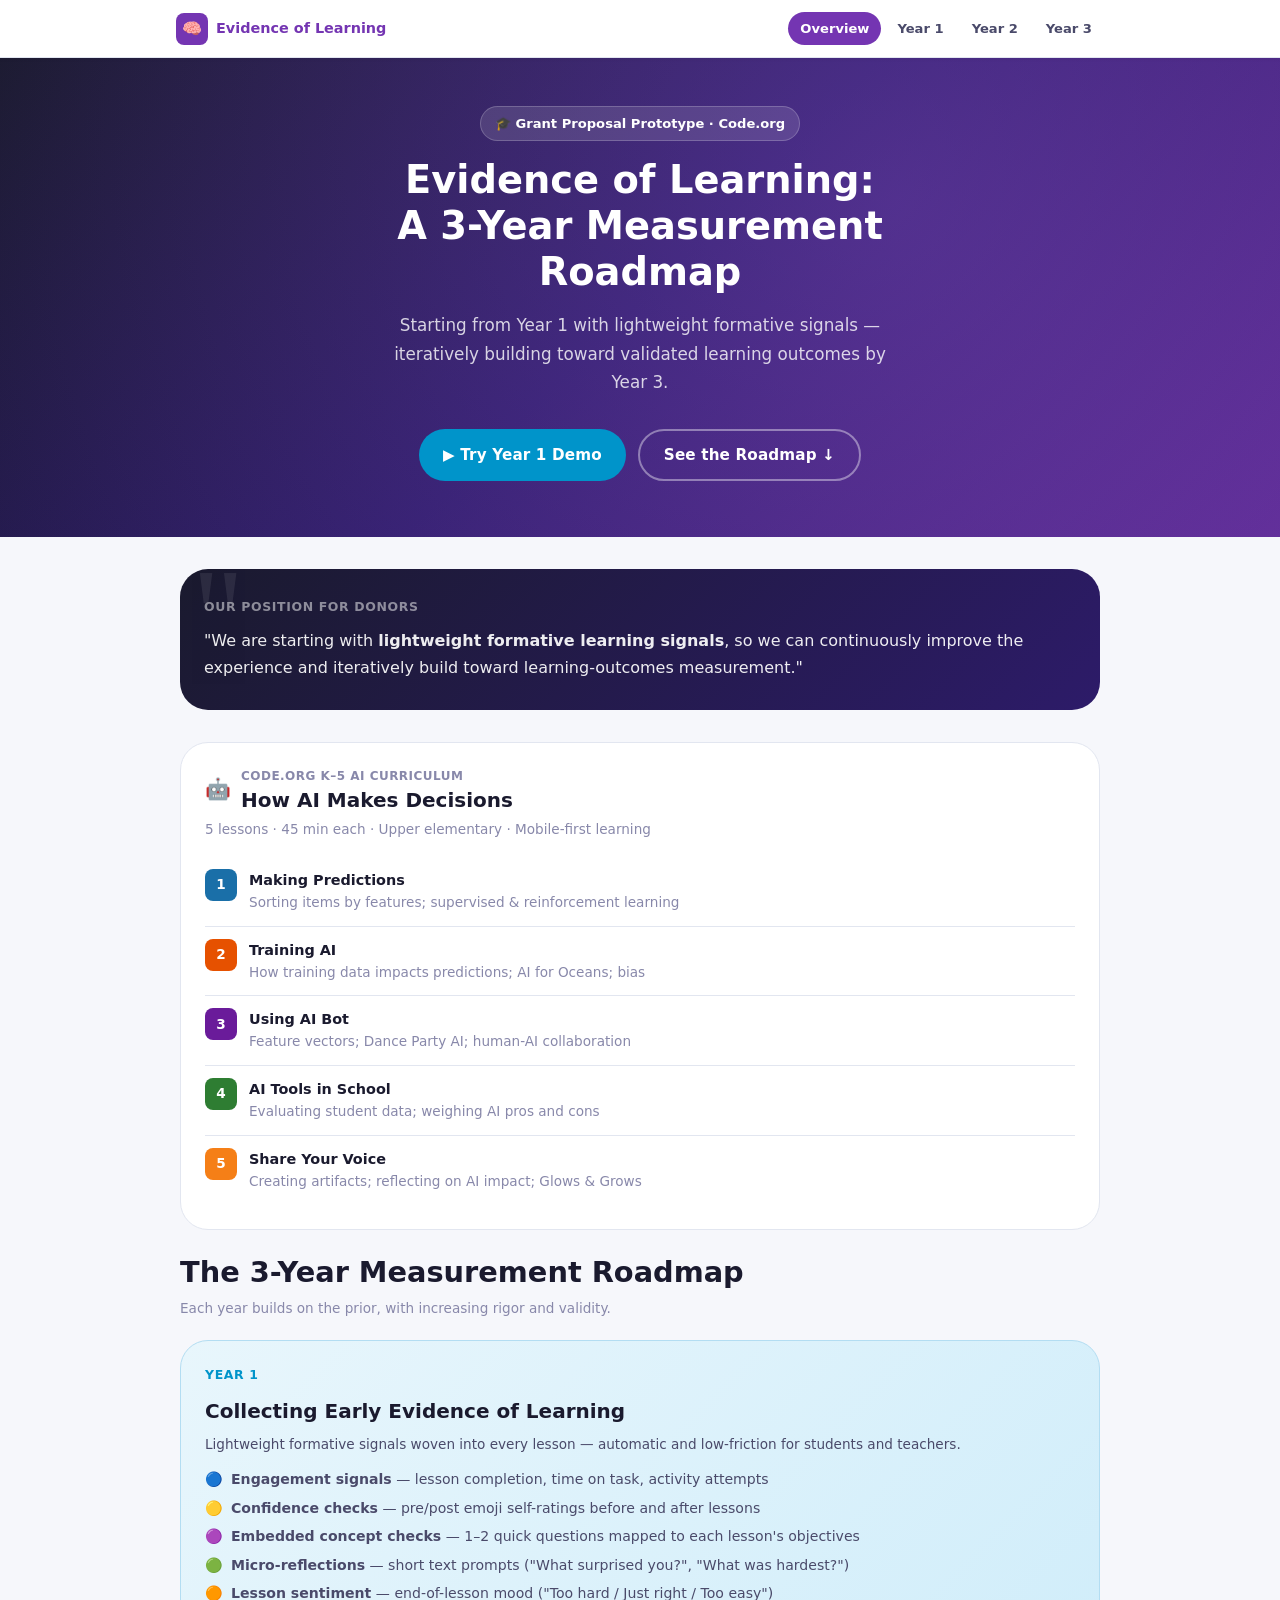
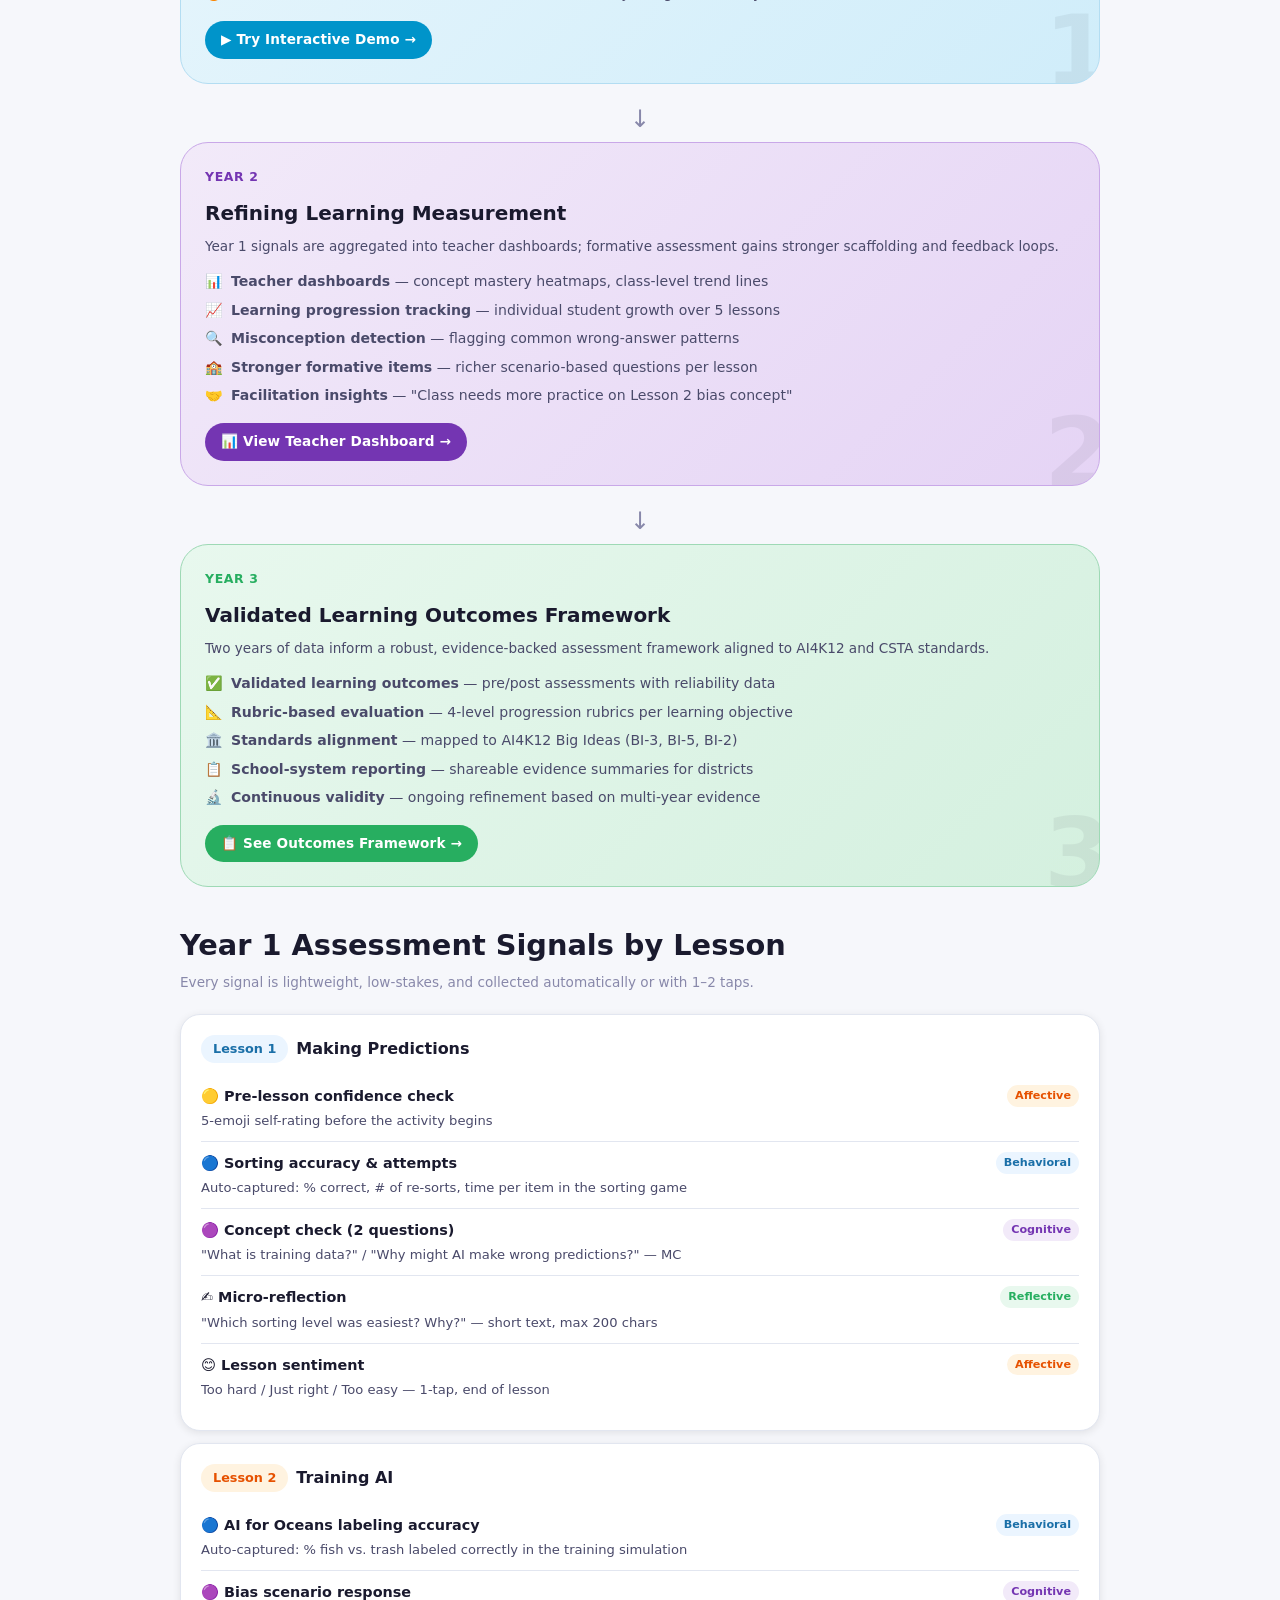
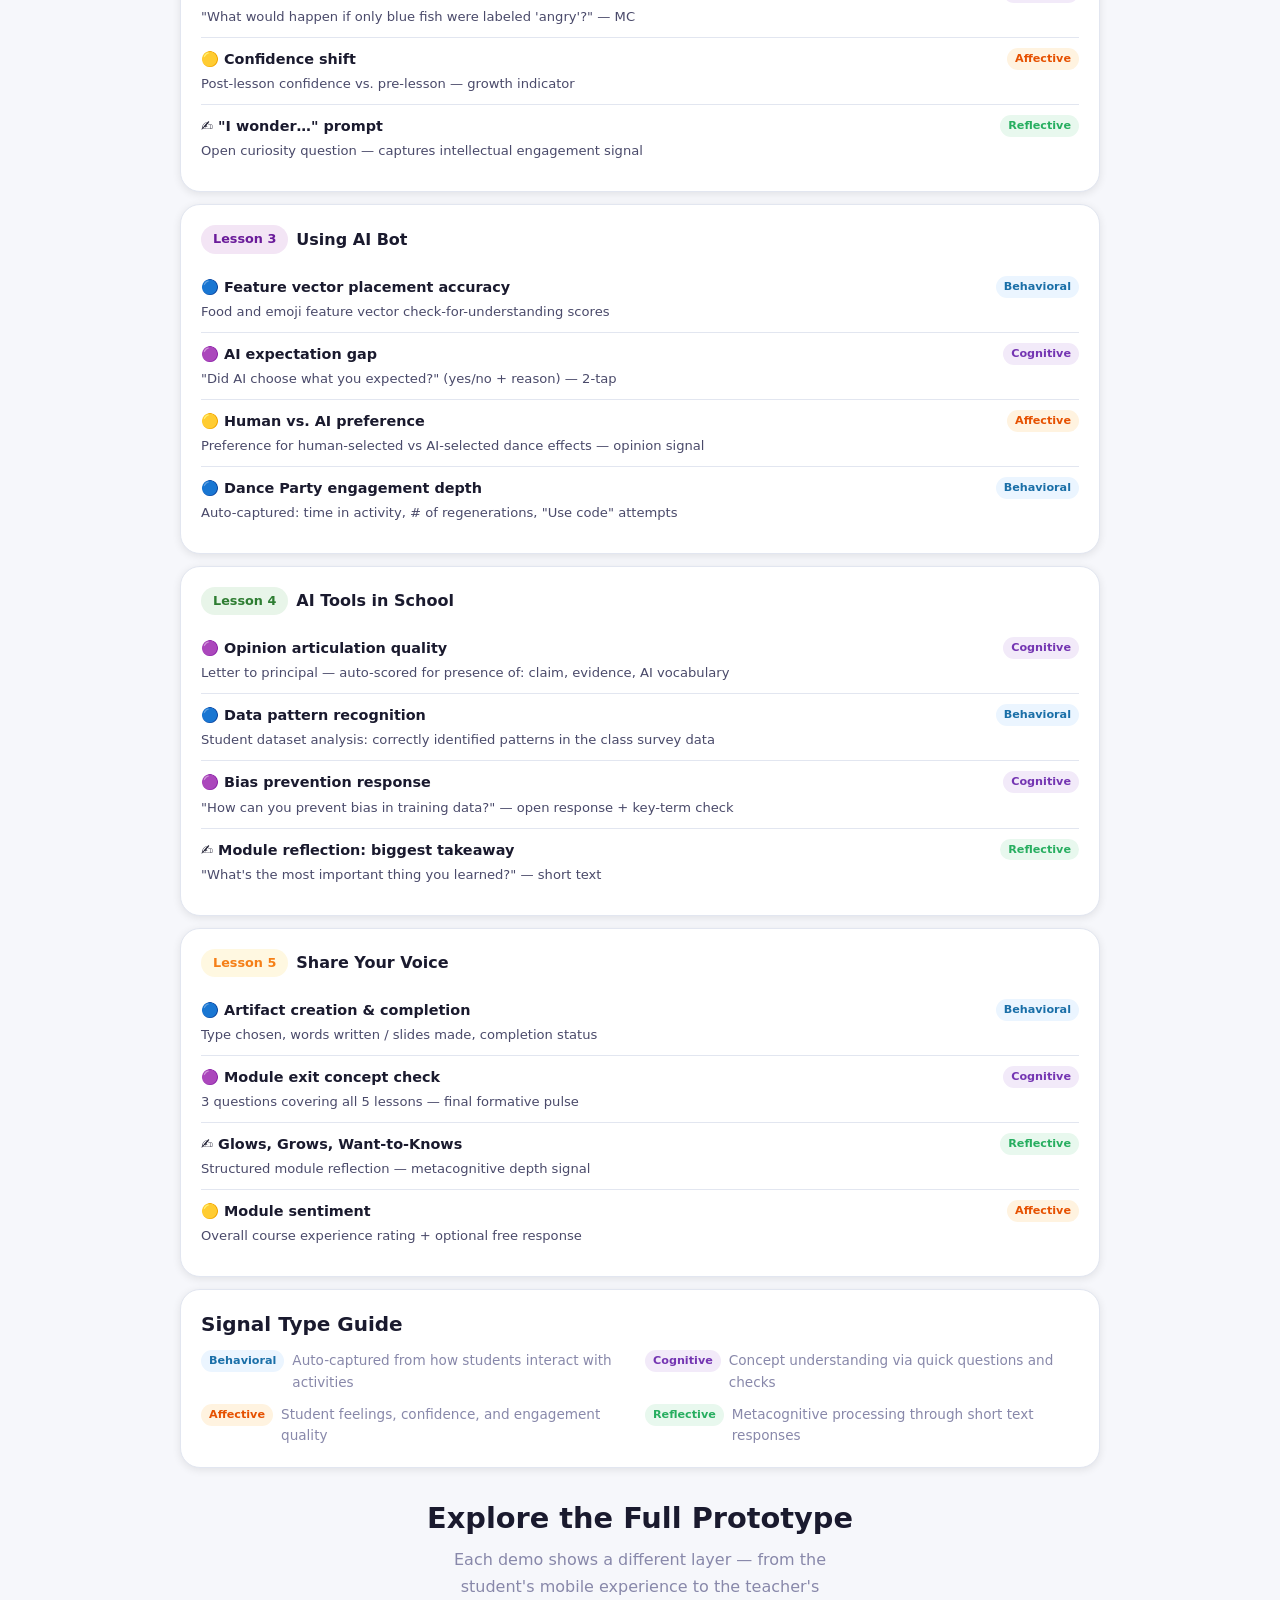
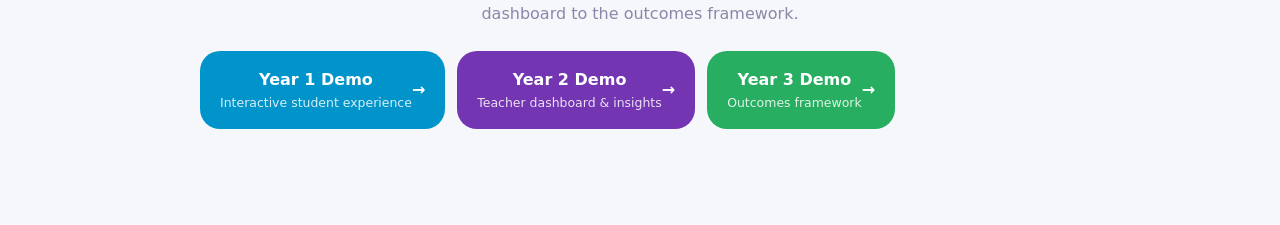
==== commit 0b4a4d22: "Update position quote on overview page Shortened the donor quote to remove specific year references." ====
--- a/index.html
+++ b/index.html
@@ -163,7 +163,7 @@
   <!-- Position Statement -->
   <div class="position-quote">
     <div style="font-size:0.78rem;font-weight:700;letter-spacing:0.05em;text-transform:uppercase;color:rgba(255,255,255,0.5);margin-bottom:10px;">Our Position for Donors</div>
-    <p>"We are not waiting until Year 3 to think about assessment. We are starting with <strong>lightweight formative learning signals from Year 1</strong>, so we can continuously improve the experience and iteratively build toward learning-outcomes measurement appropriate for school systems."</p>
+    <p>"We are starting with <strong>lightweight formative learning signals</strong>, so we can continuously improve the experience and iteratively build toward learning-outcomes measurement."</p>
   </div>
 
   <!-- Course Overview -->
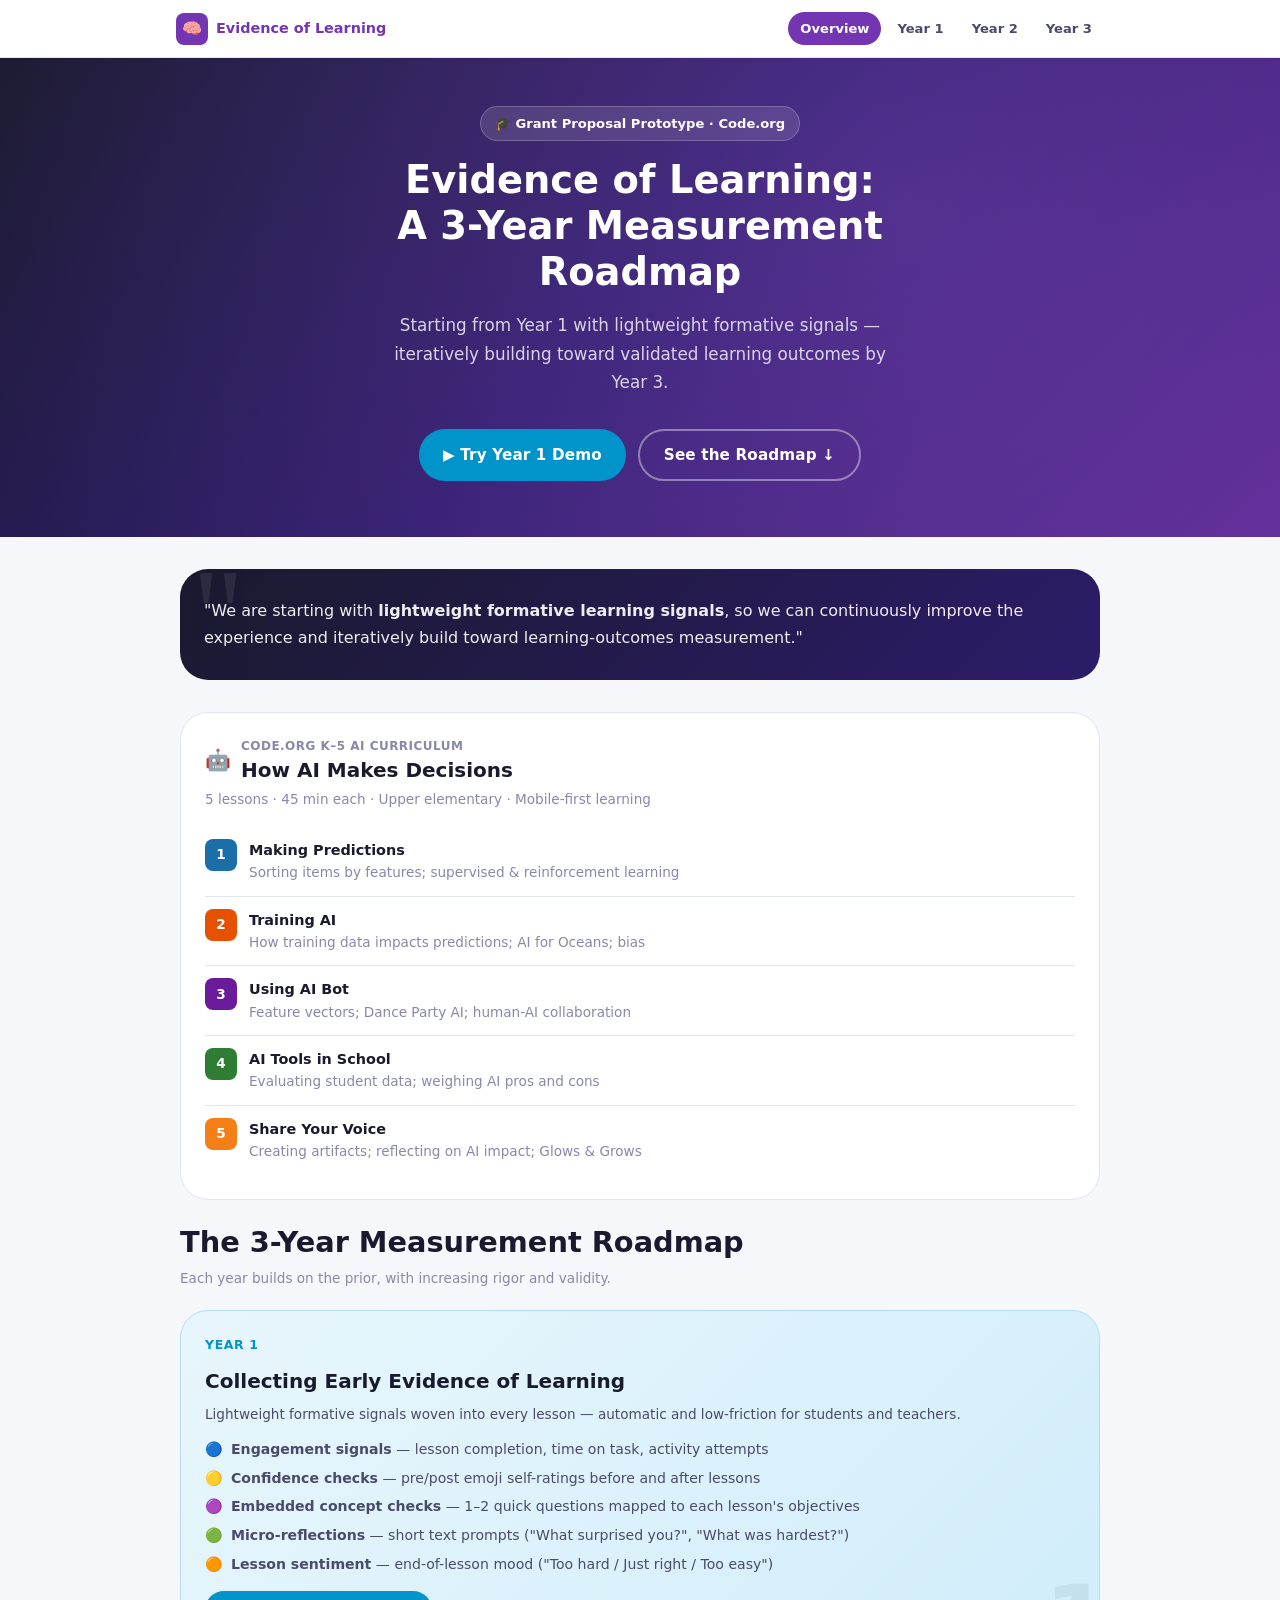
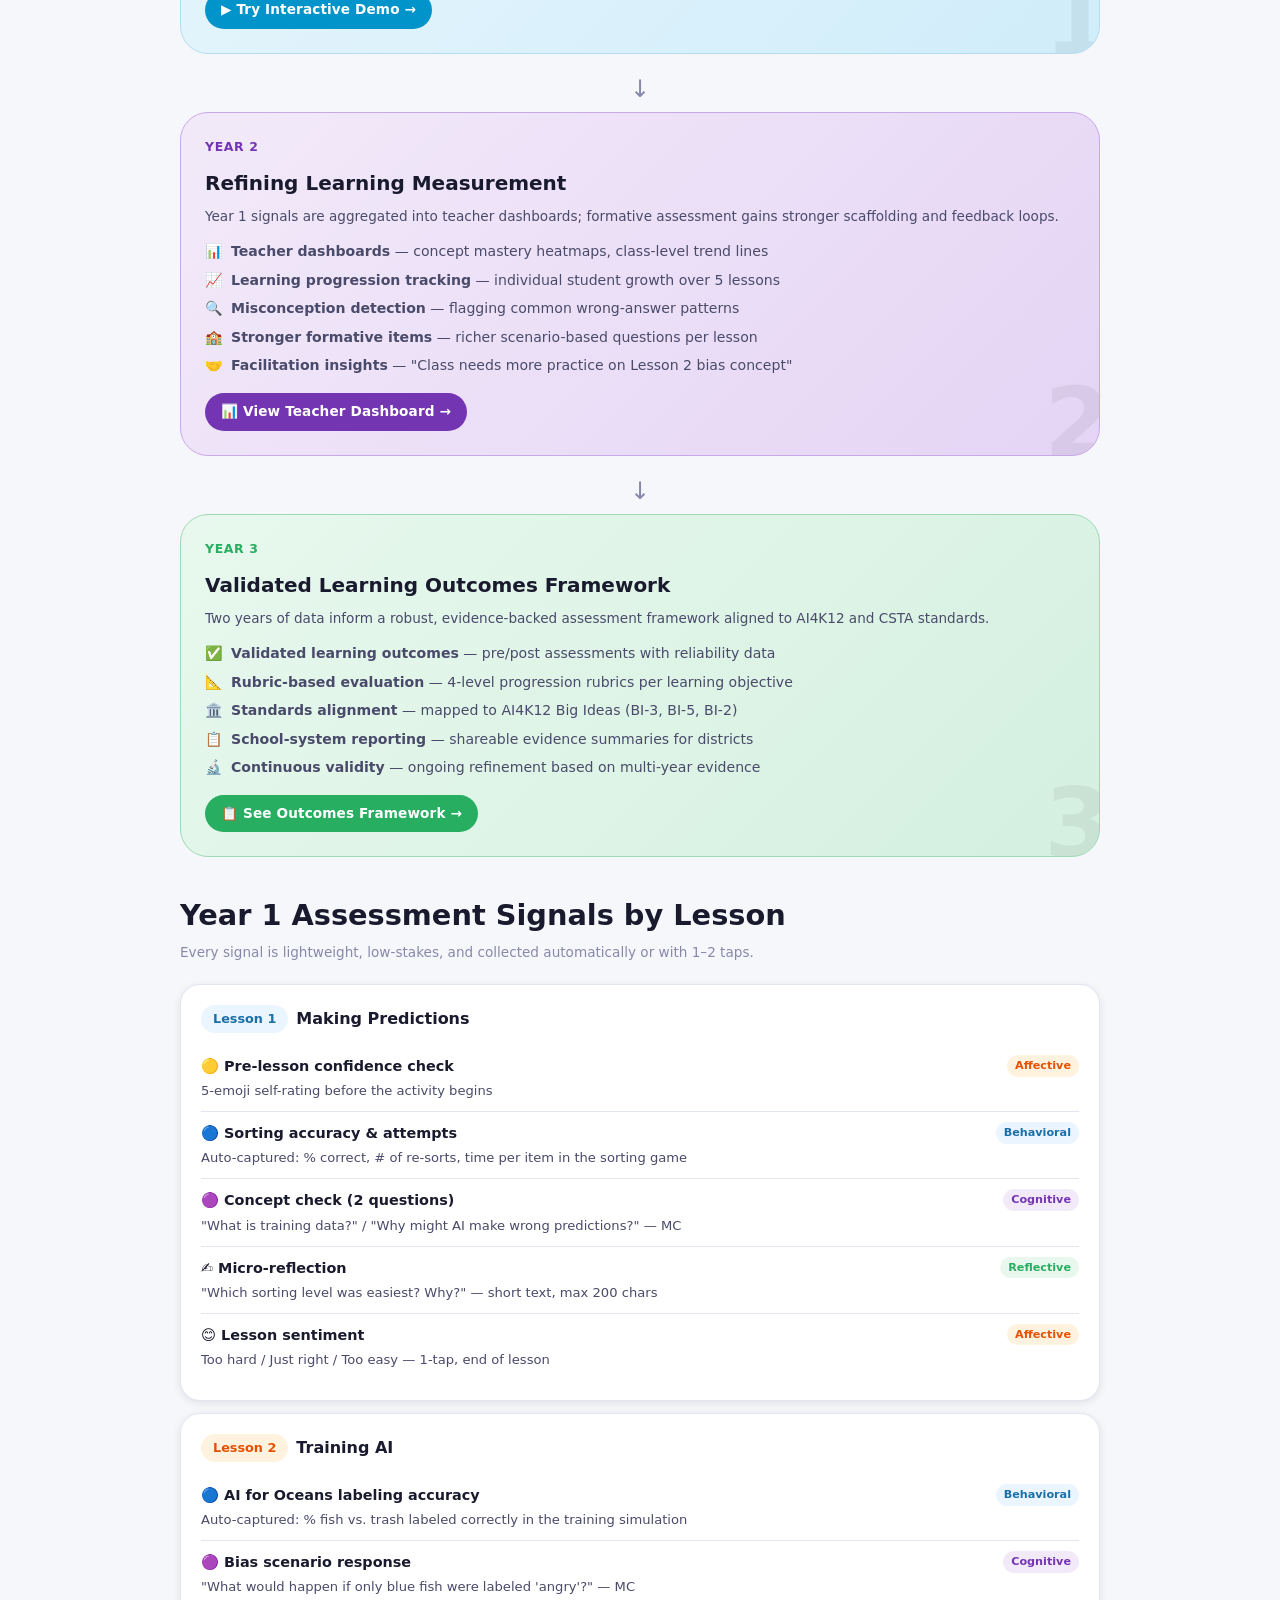
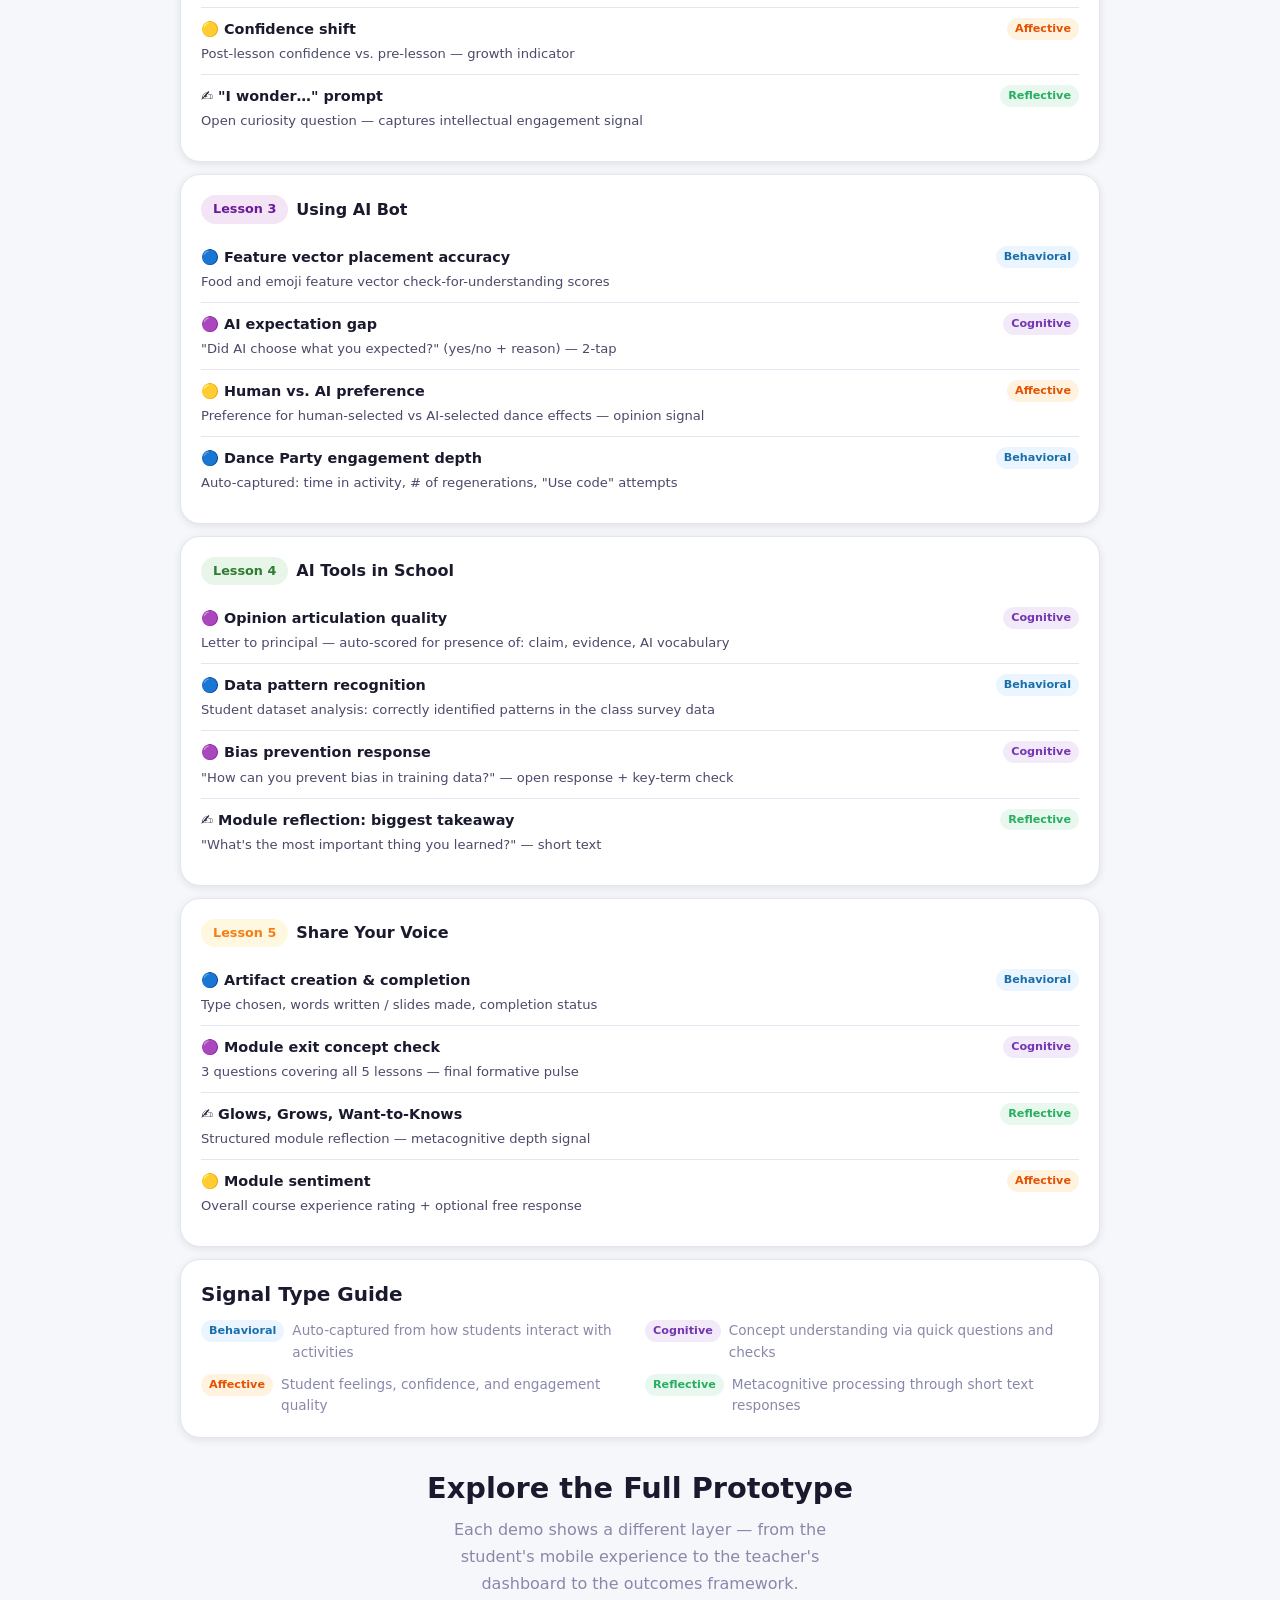
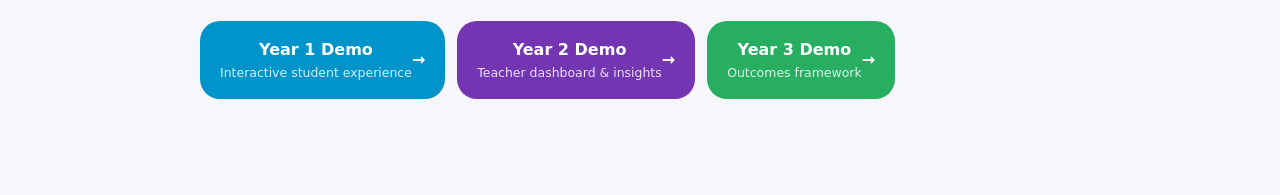
==== commit 59b215d2: "Remove 'Our Position for Donors' label from overview page https://claude.ai/code/session_01T9mrNbNkx" ====
--- a/index.html
+++ b/index.html
@@ -162,8 +162,7 @@
 
   <!-- Position Statement -->
   <div class="position-quote">
-    <div style="font-size:0.78rem;font-weight:700;letter-spacing:0.05em;text-transform:uppercase;color:rgba(255,255,255,0.5);margin-bottom:10px;">Our Position for Donors</div>
-    <p>"We are starting with <strong>lightweight formative learning signals</strong>, so we can continuously improve the experience and iteratively build toward learning-outcomes measurement."</p>
+<p>"We are starting with <strong>lightweight formative learning signals</strong>, so we can continuously improve the experience and iteratively build toward learning-outcomes measurement."</p>
   </div>
 
   <!-- Course Overview -->
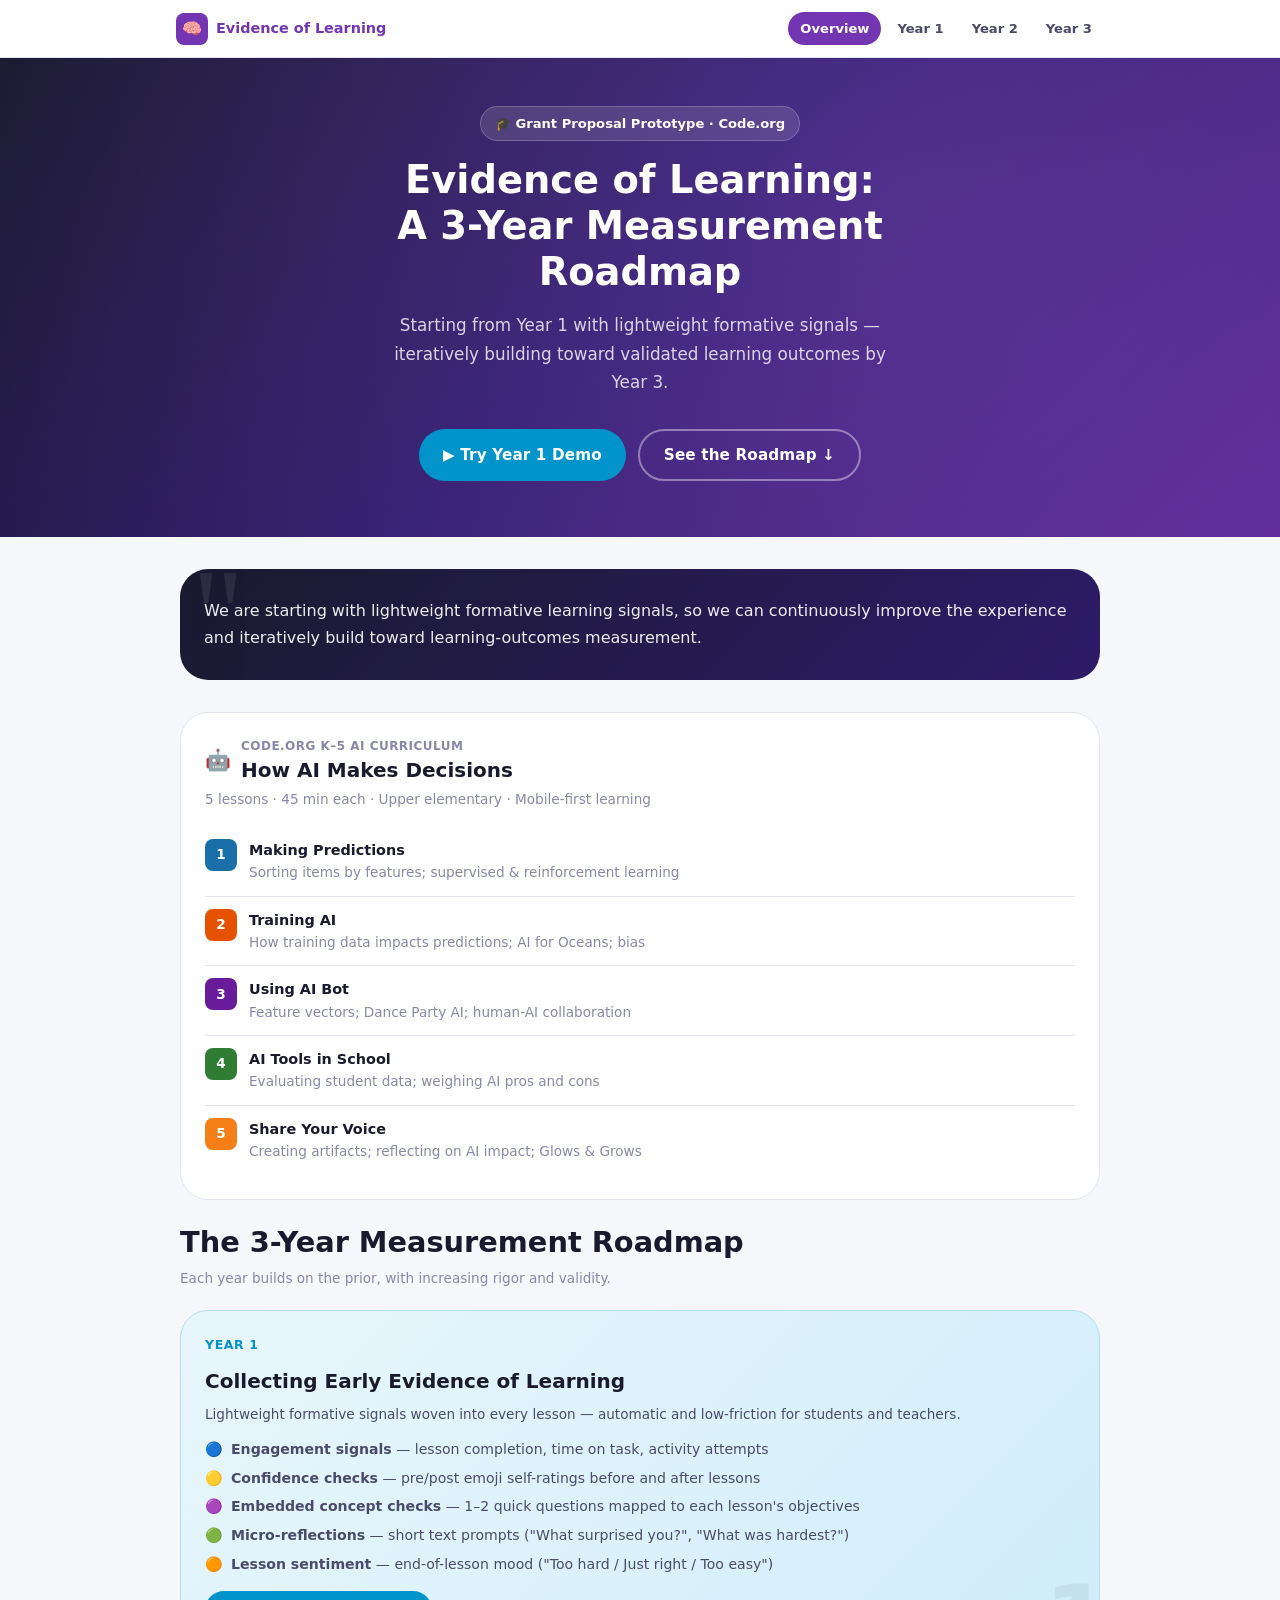
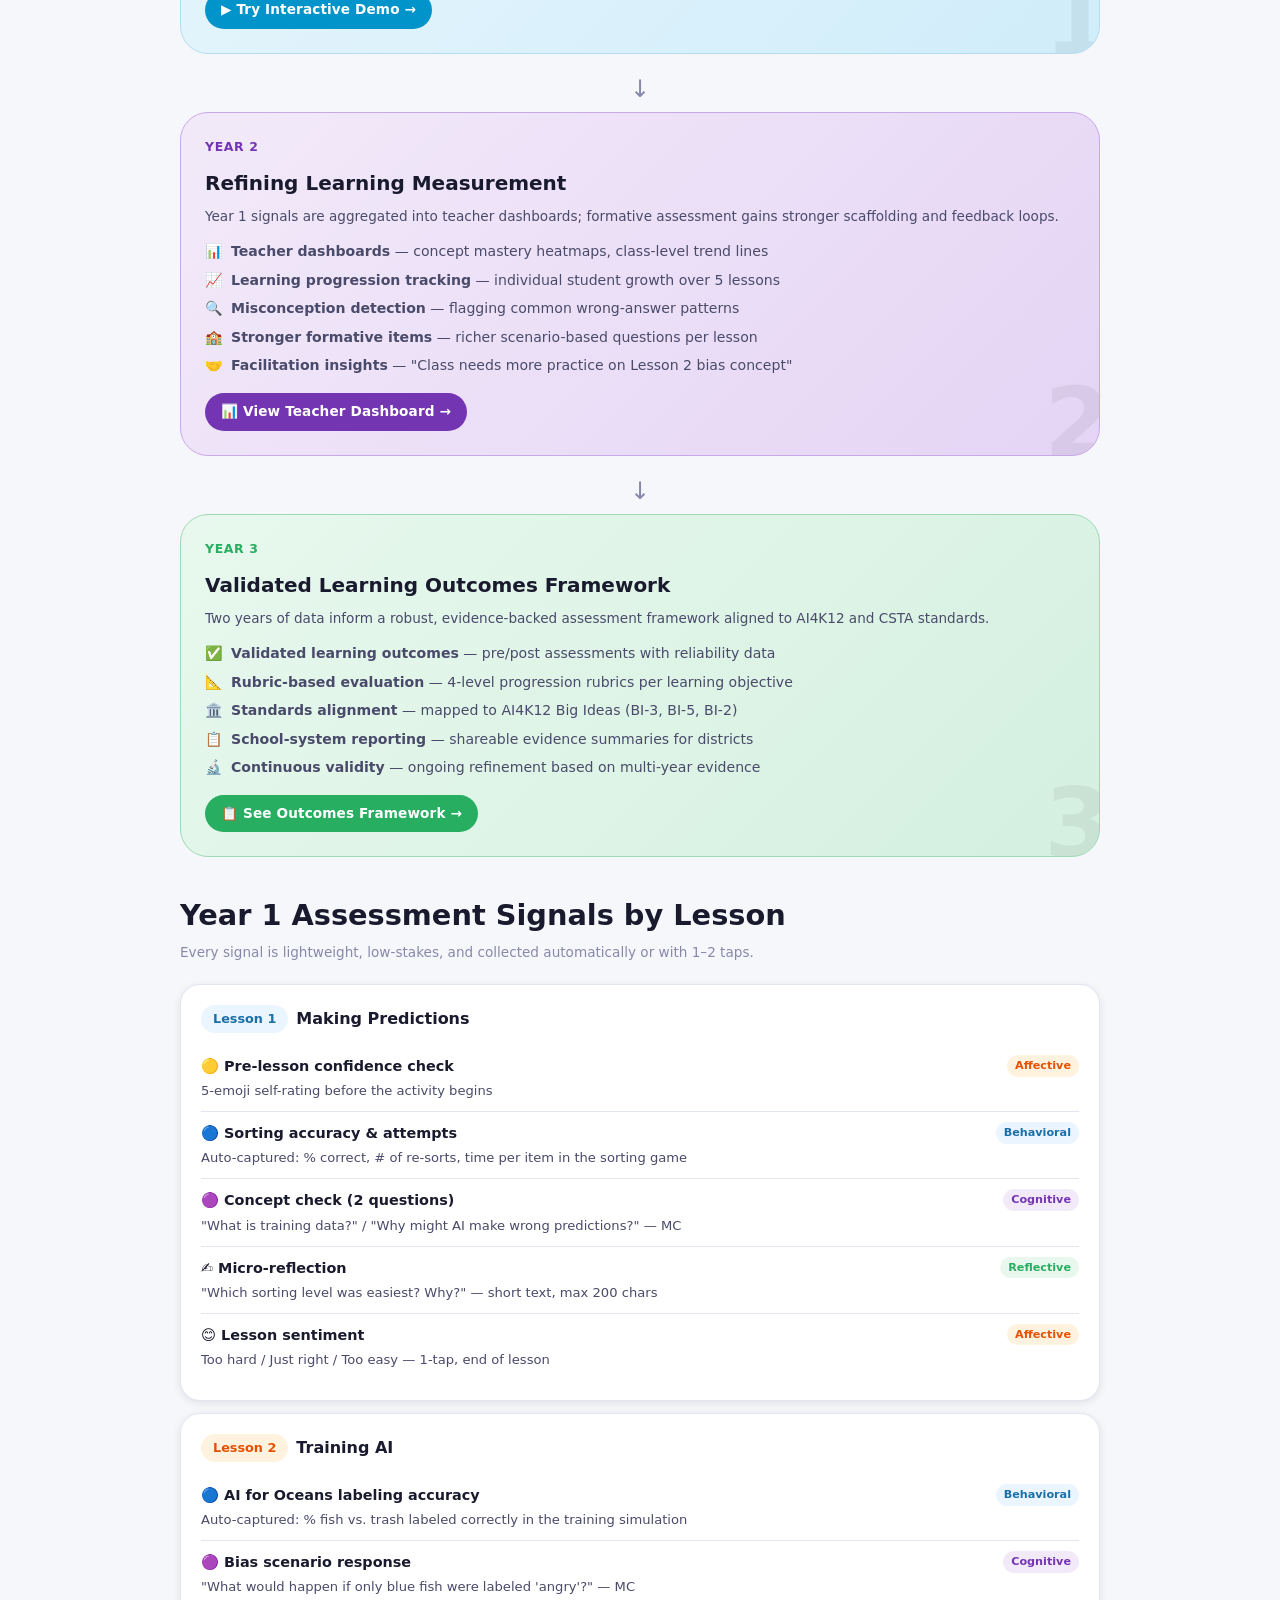
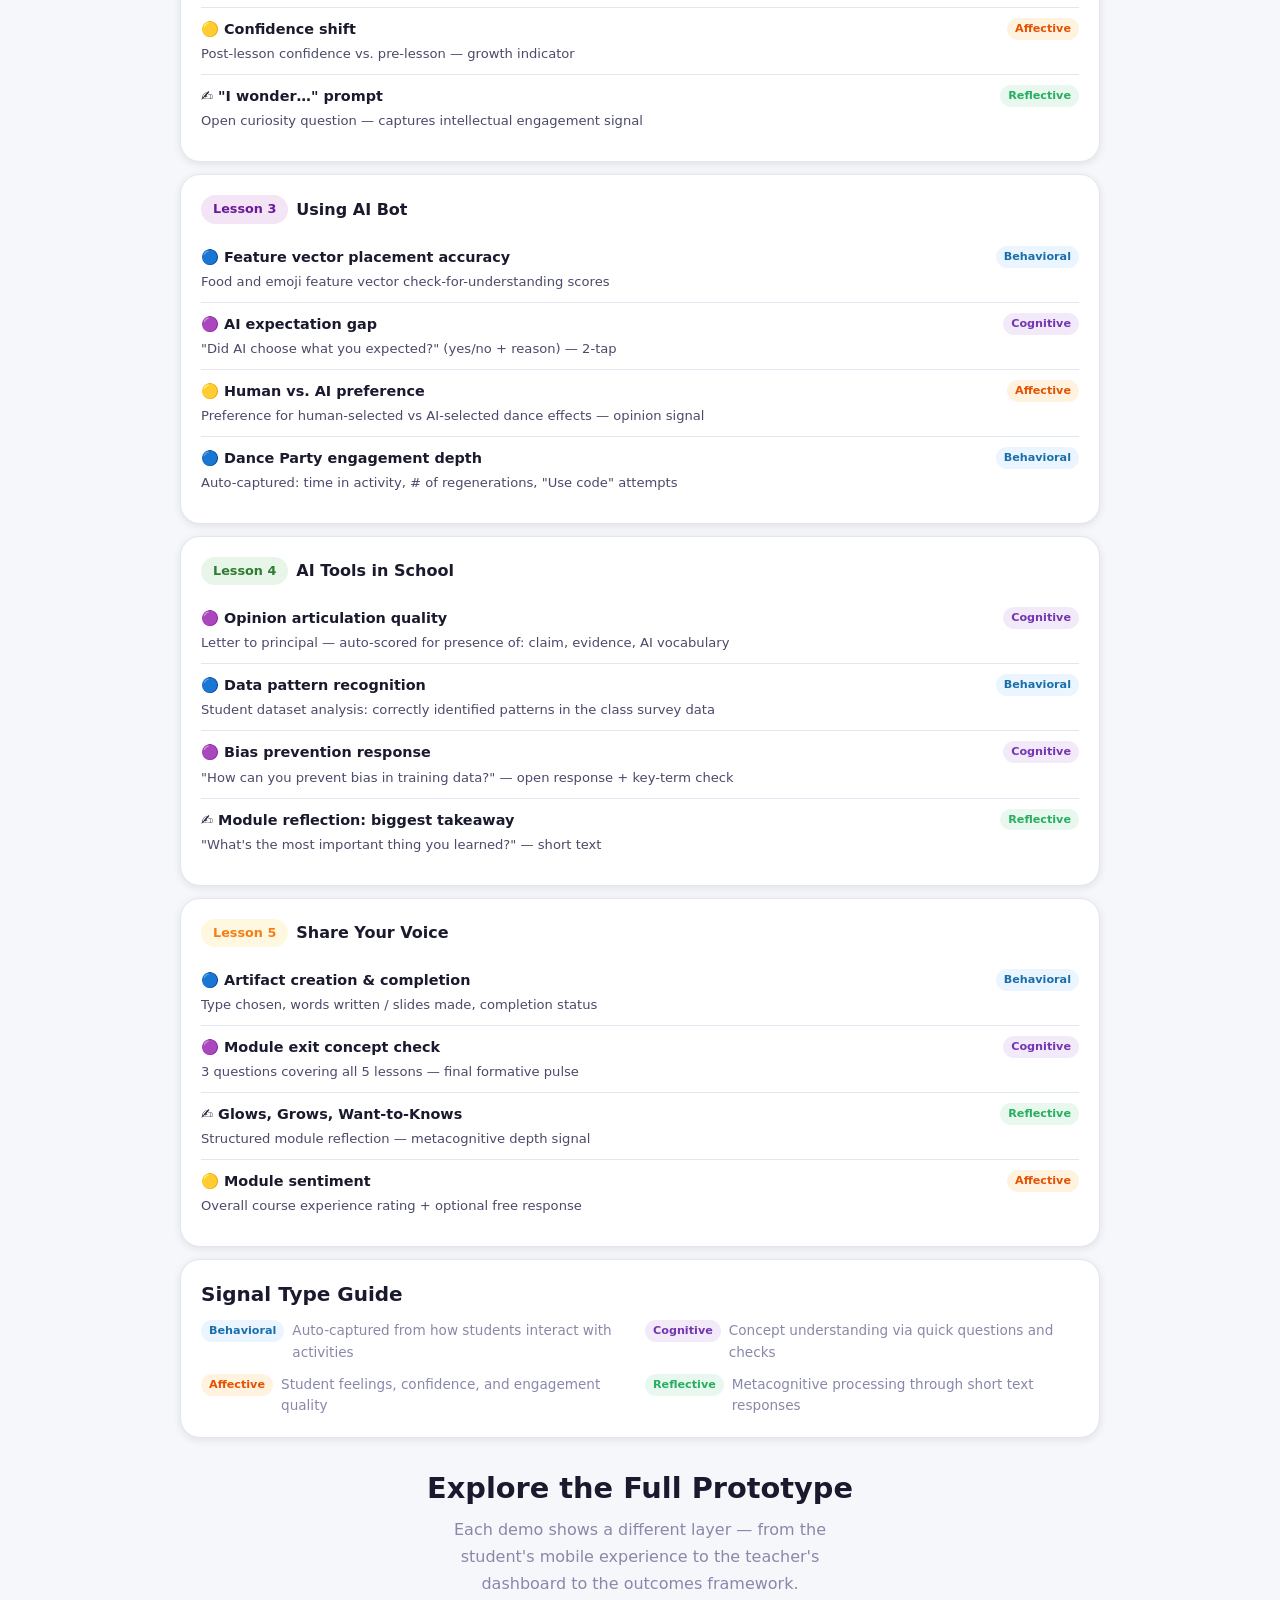
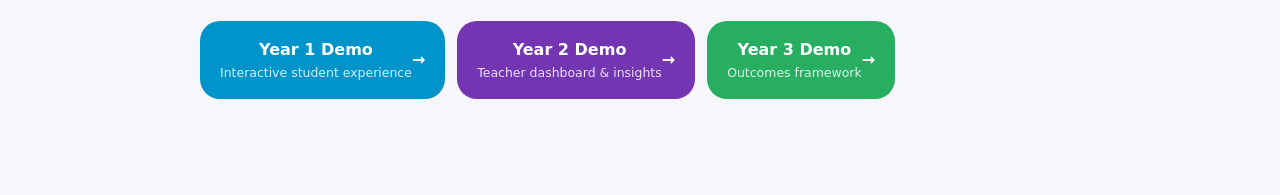
==== commit d527f53f: "Remove quotes and bold from position statement https://claude.ai/code/session_01T9mrNbNkxcGgYGzVvZ88" ====
--- a/index.html
+++ b/index.html
@@ -162,7 +162,7 @@
 
   <!-- Position Statement -->
   <div class="position-quote">
-<p>"We are starting with <strong>lightweight formative learning signals</strong>, so we can continuously improve the experience and iteratively build toward learning-outcomes measurement."</p>
+<p>We are starting with lightweight formative learning signals, so we can continuously improve the experience and iteratively build toward learning-outcomes measurement.</p>
   </div>
 
   <!-- Course Overview -->
